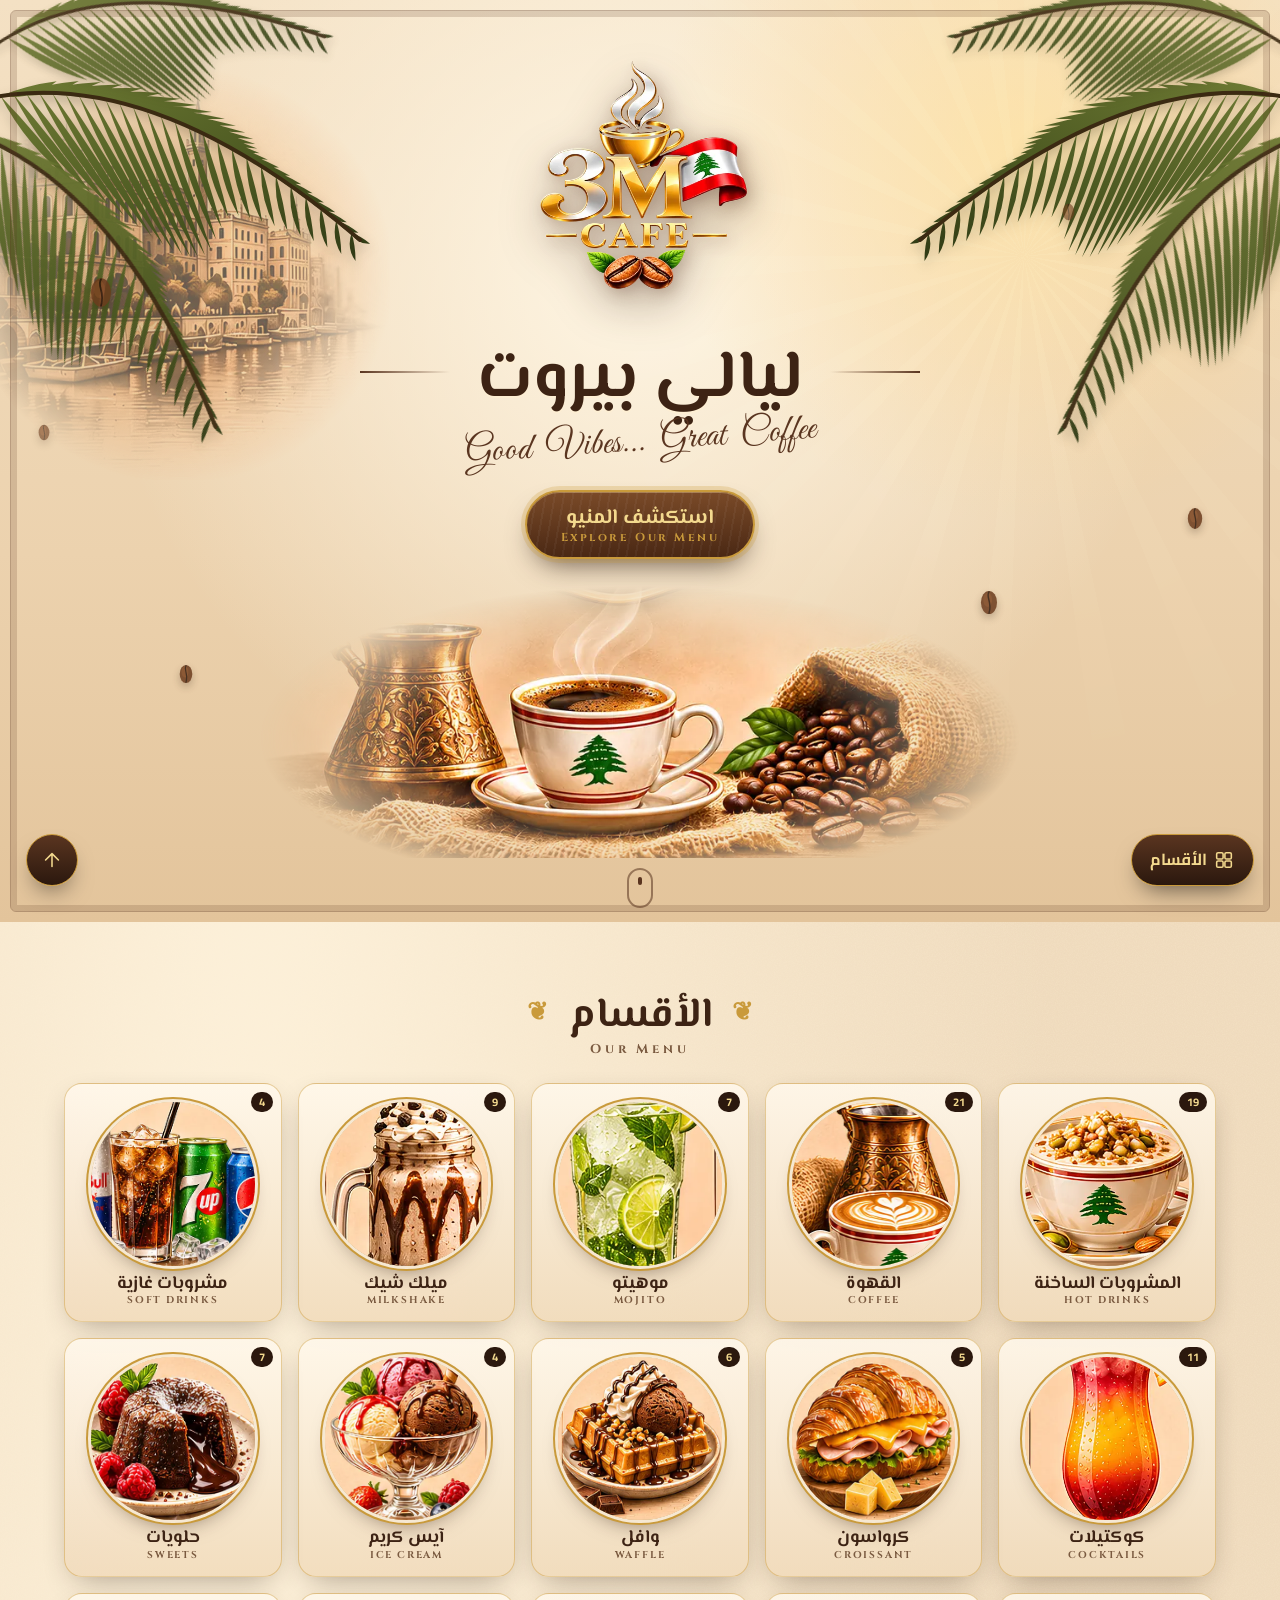
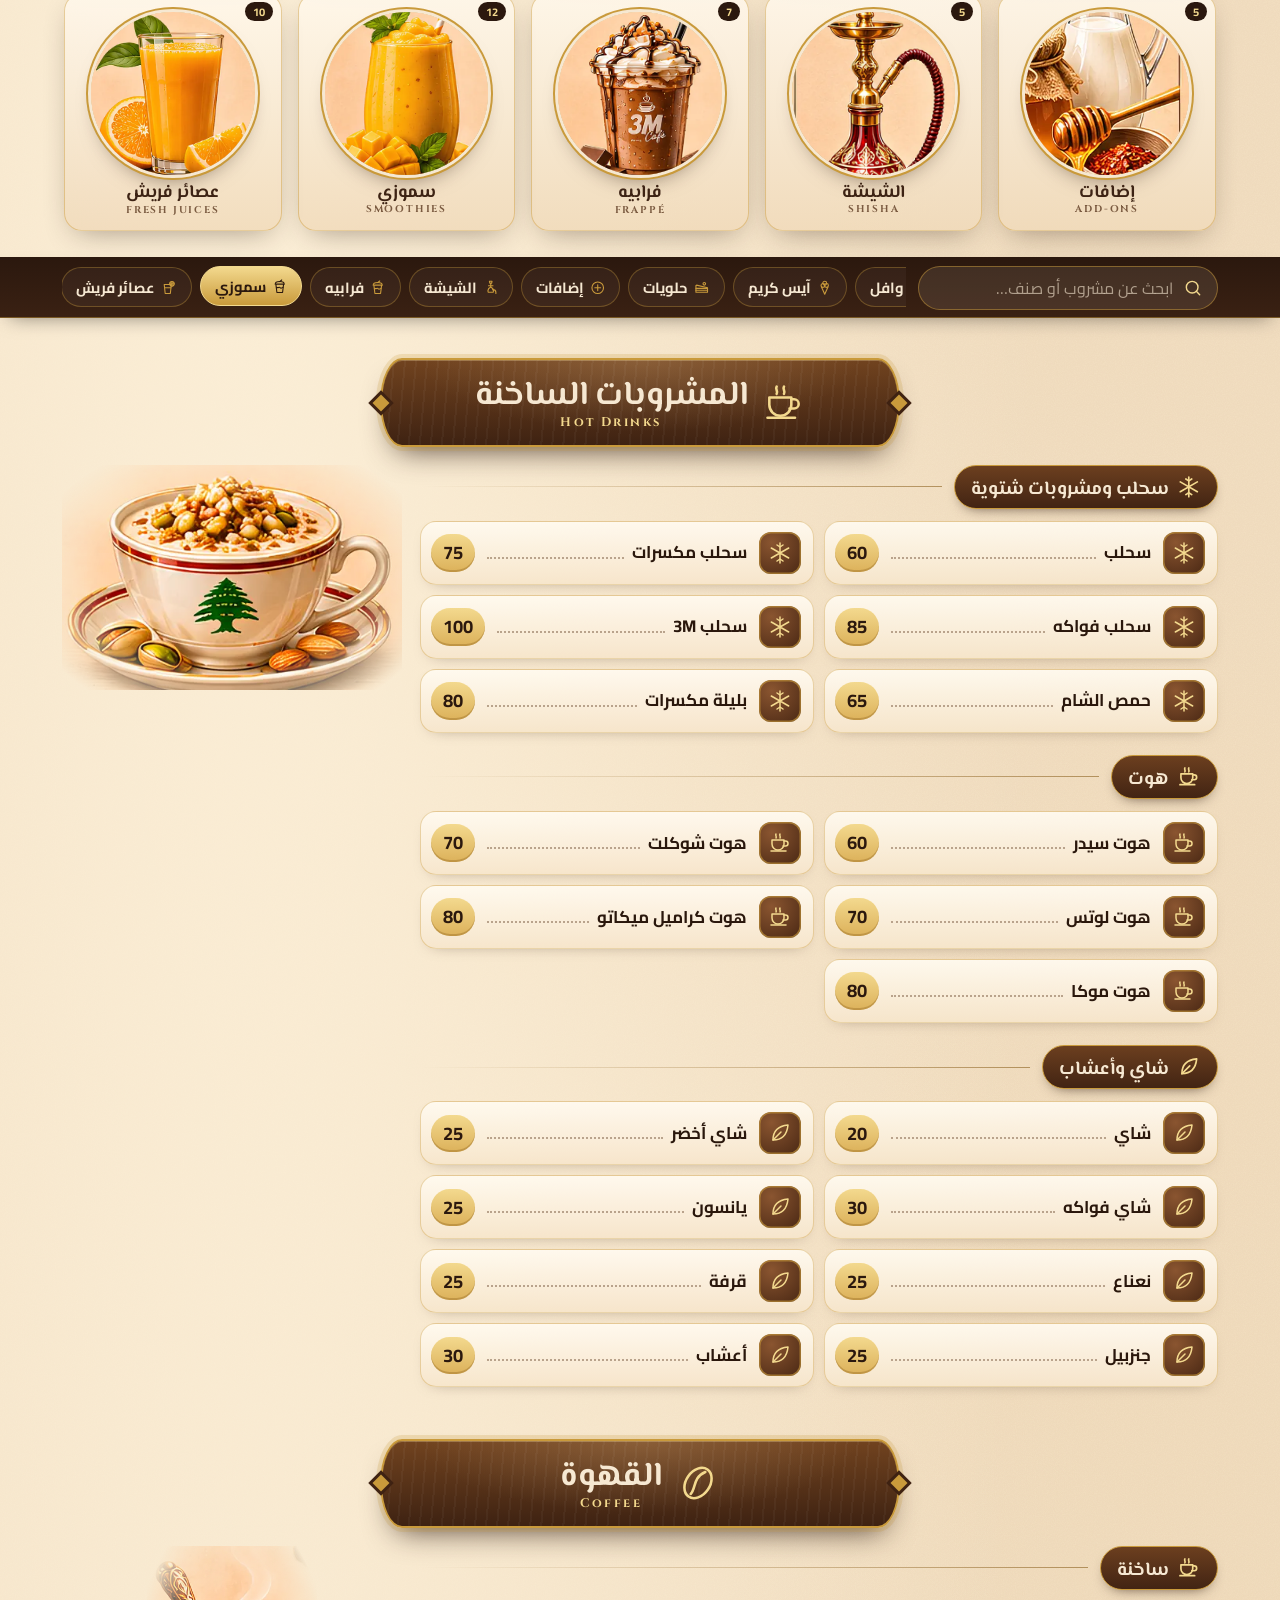
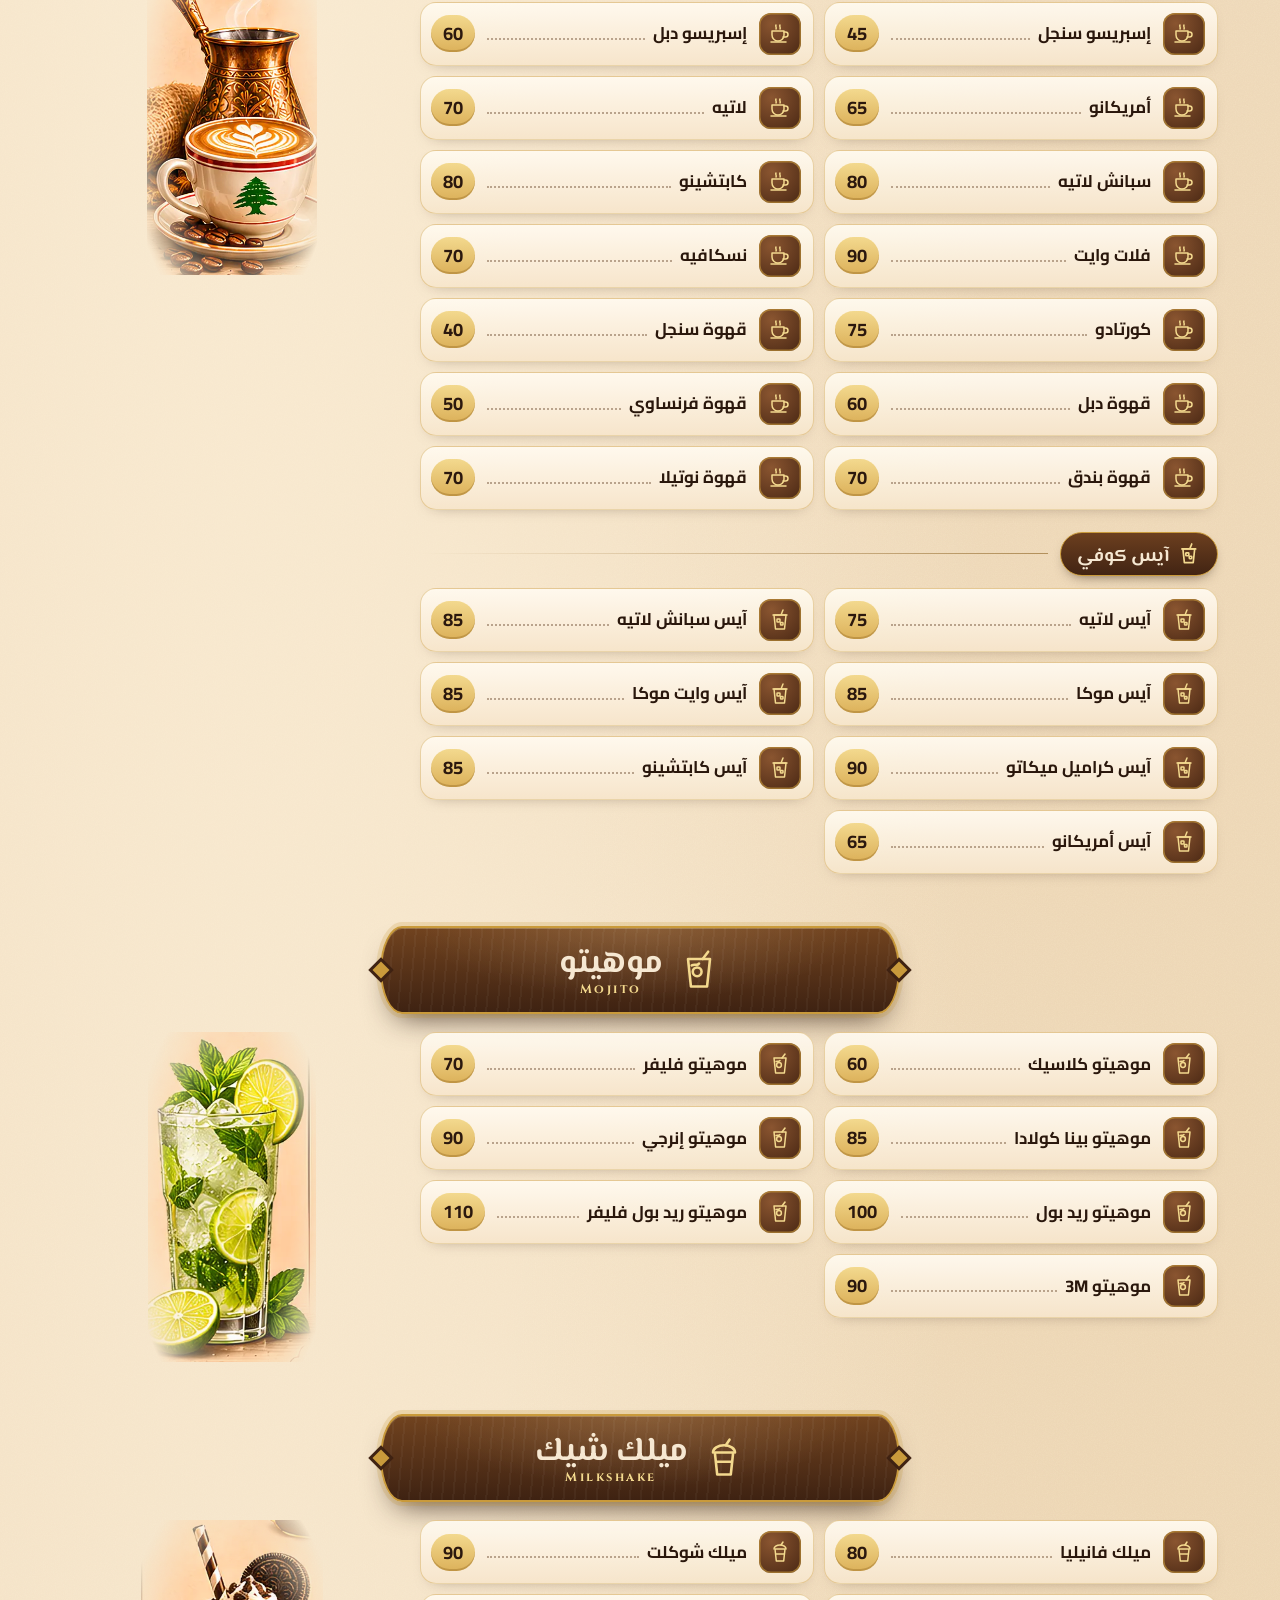
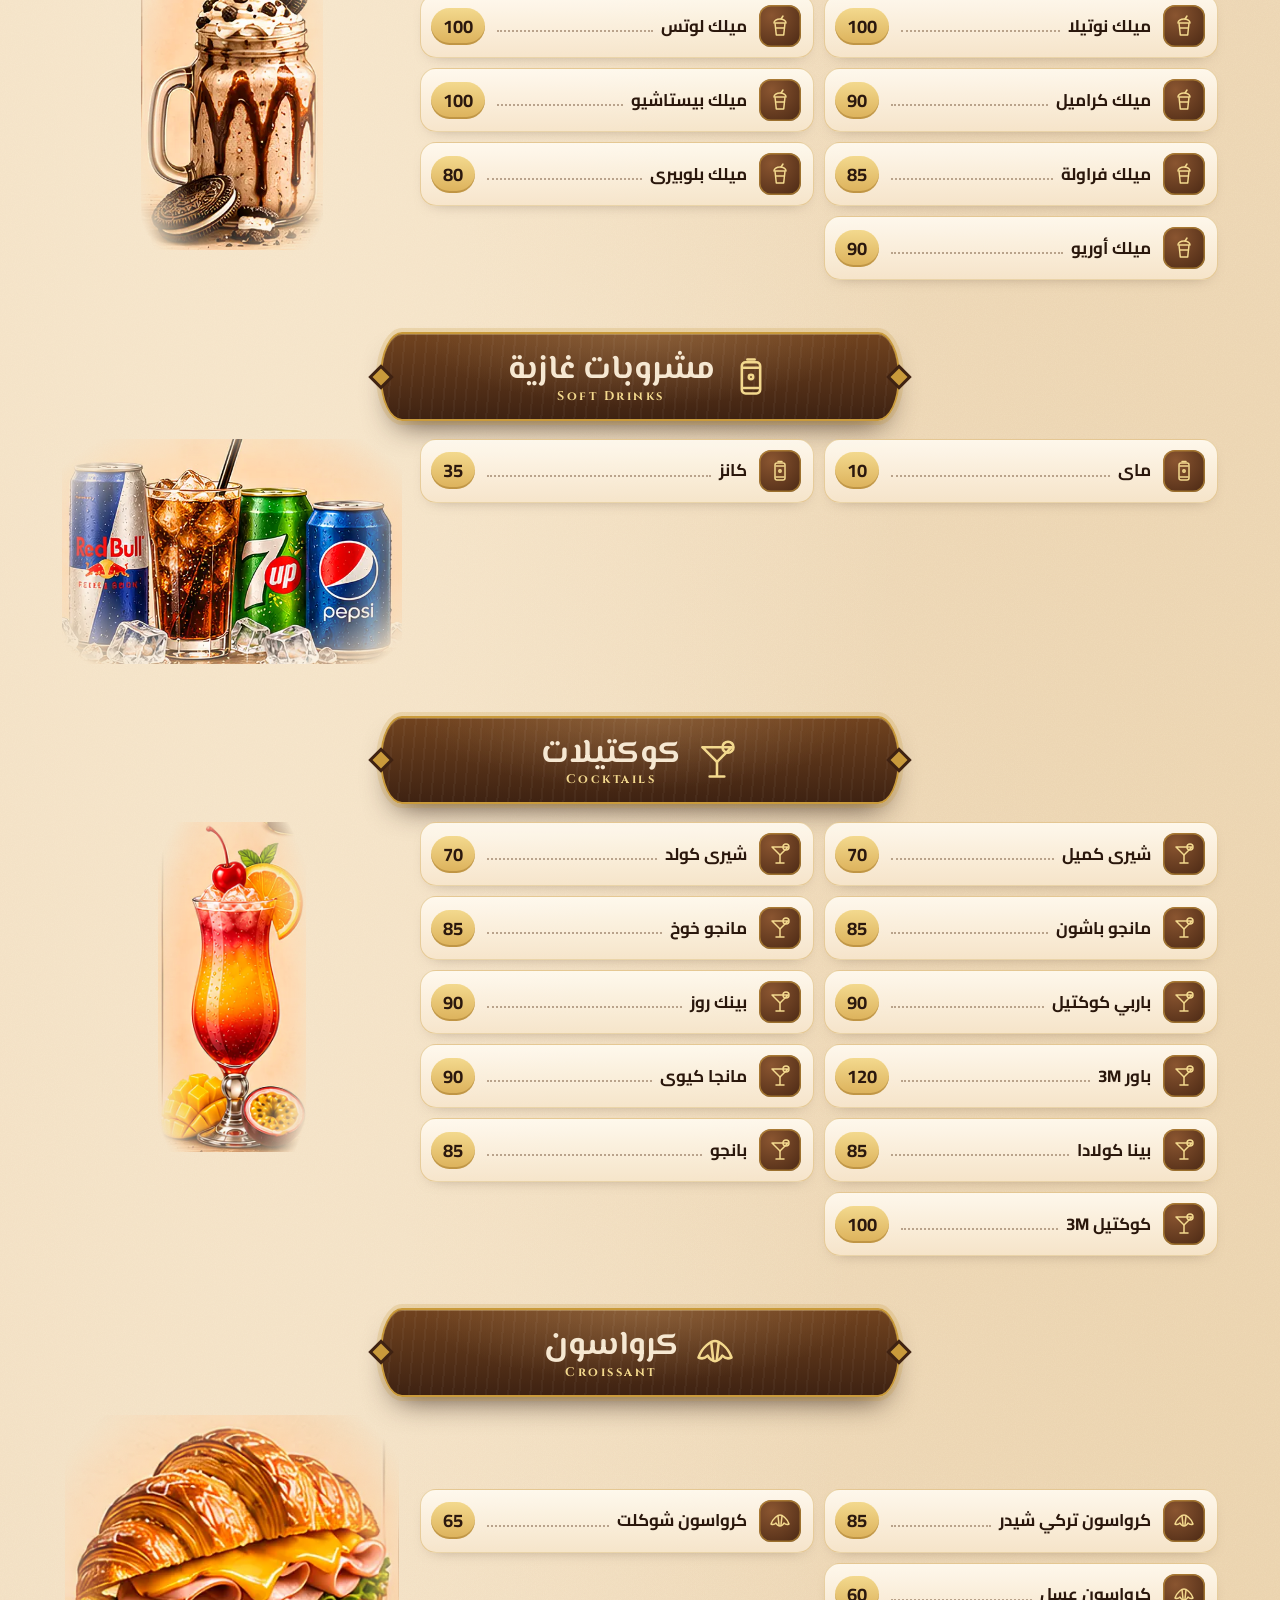
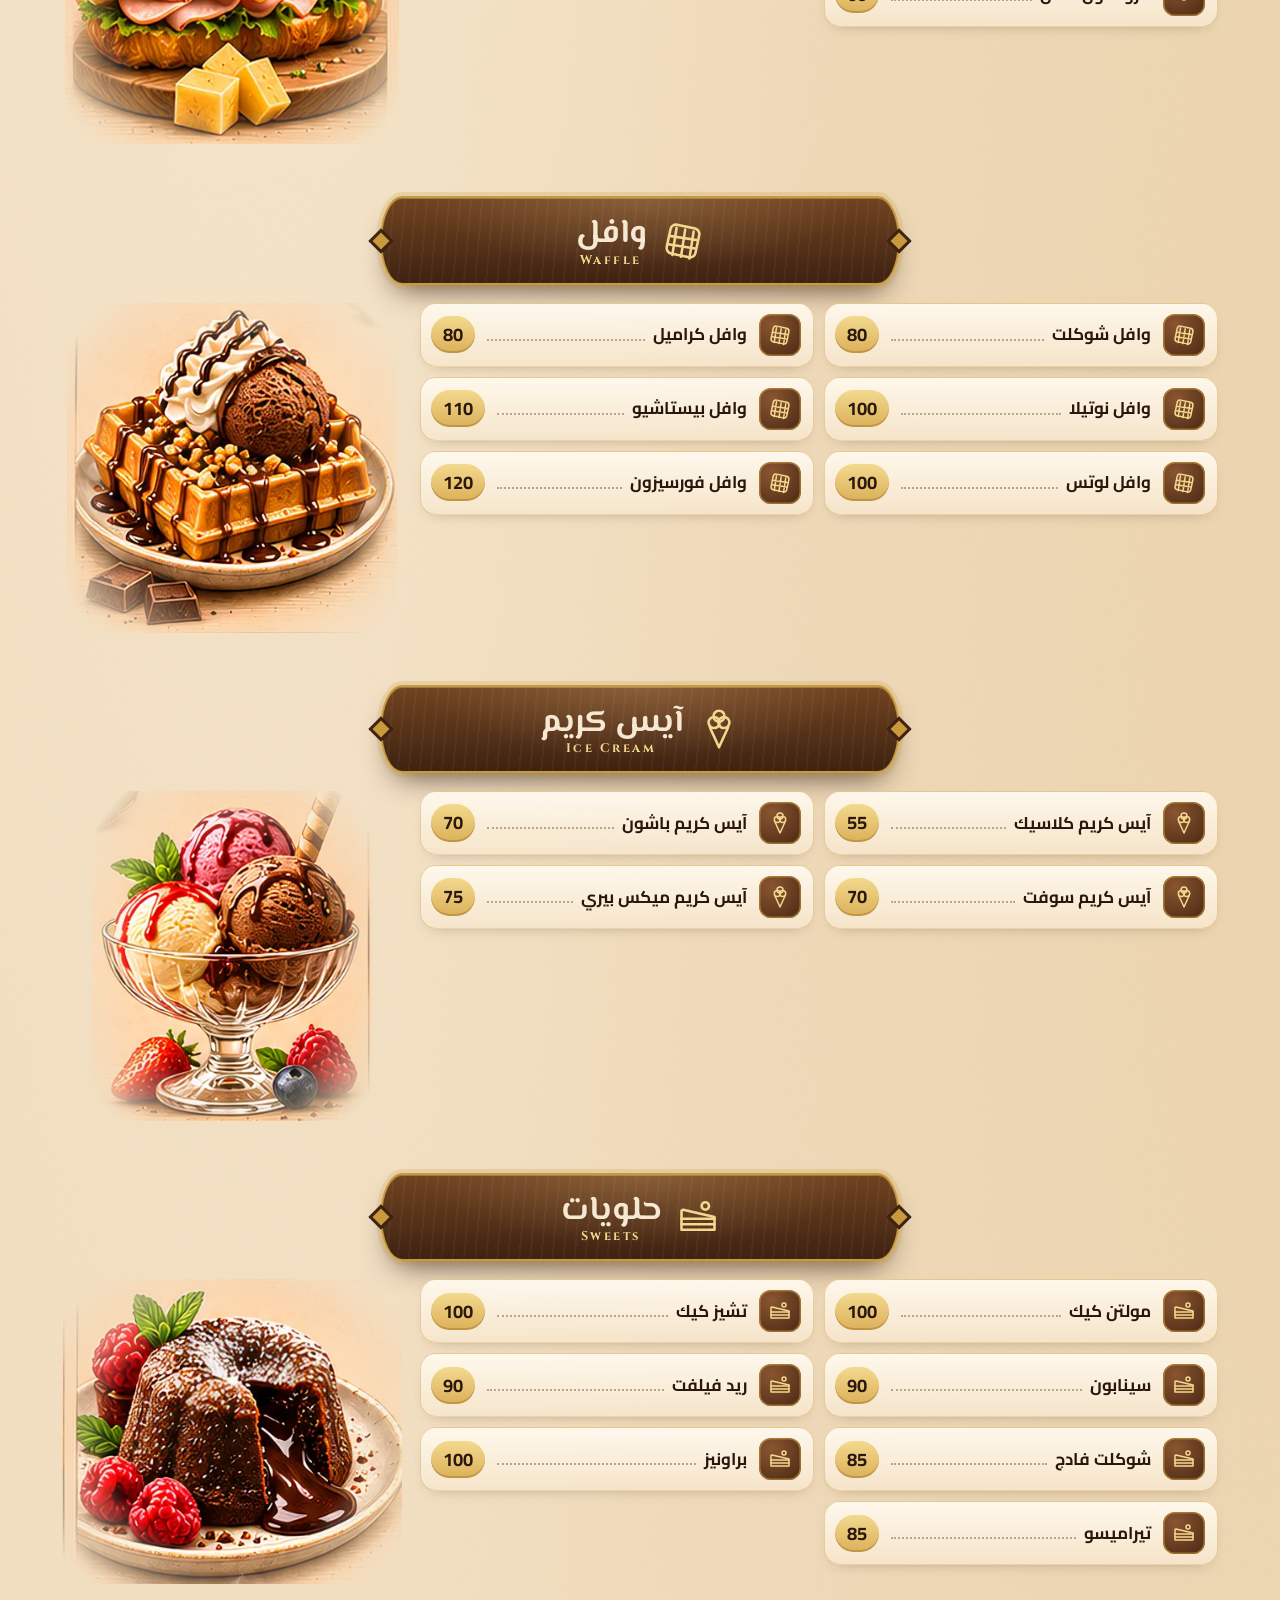
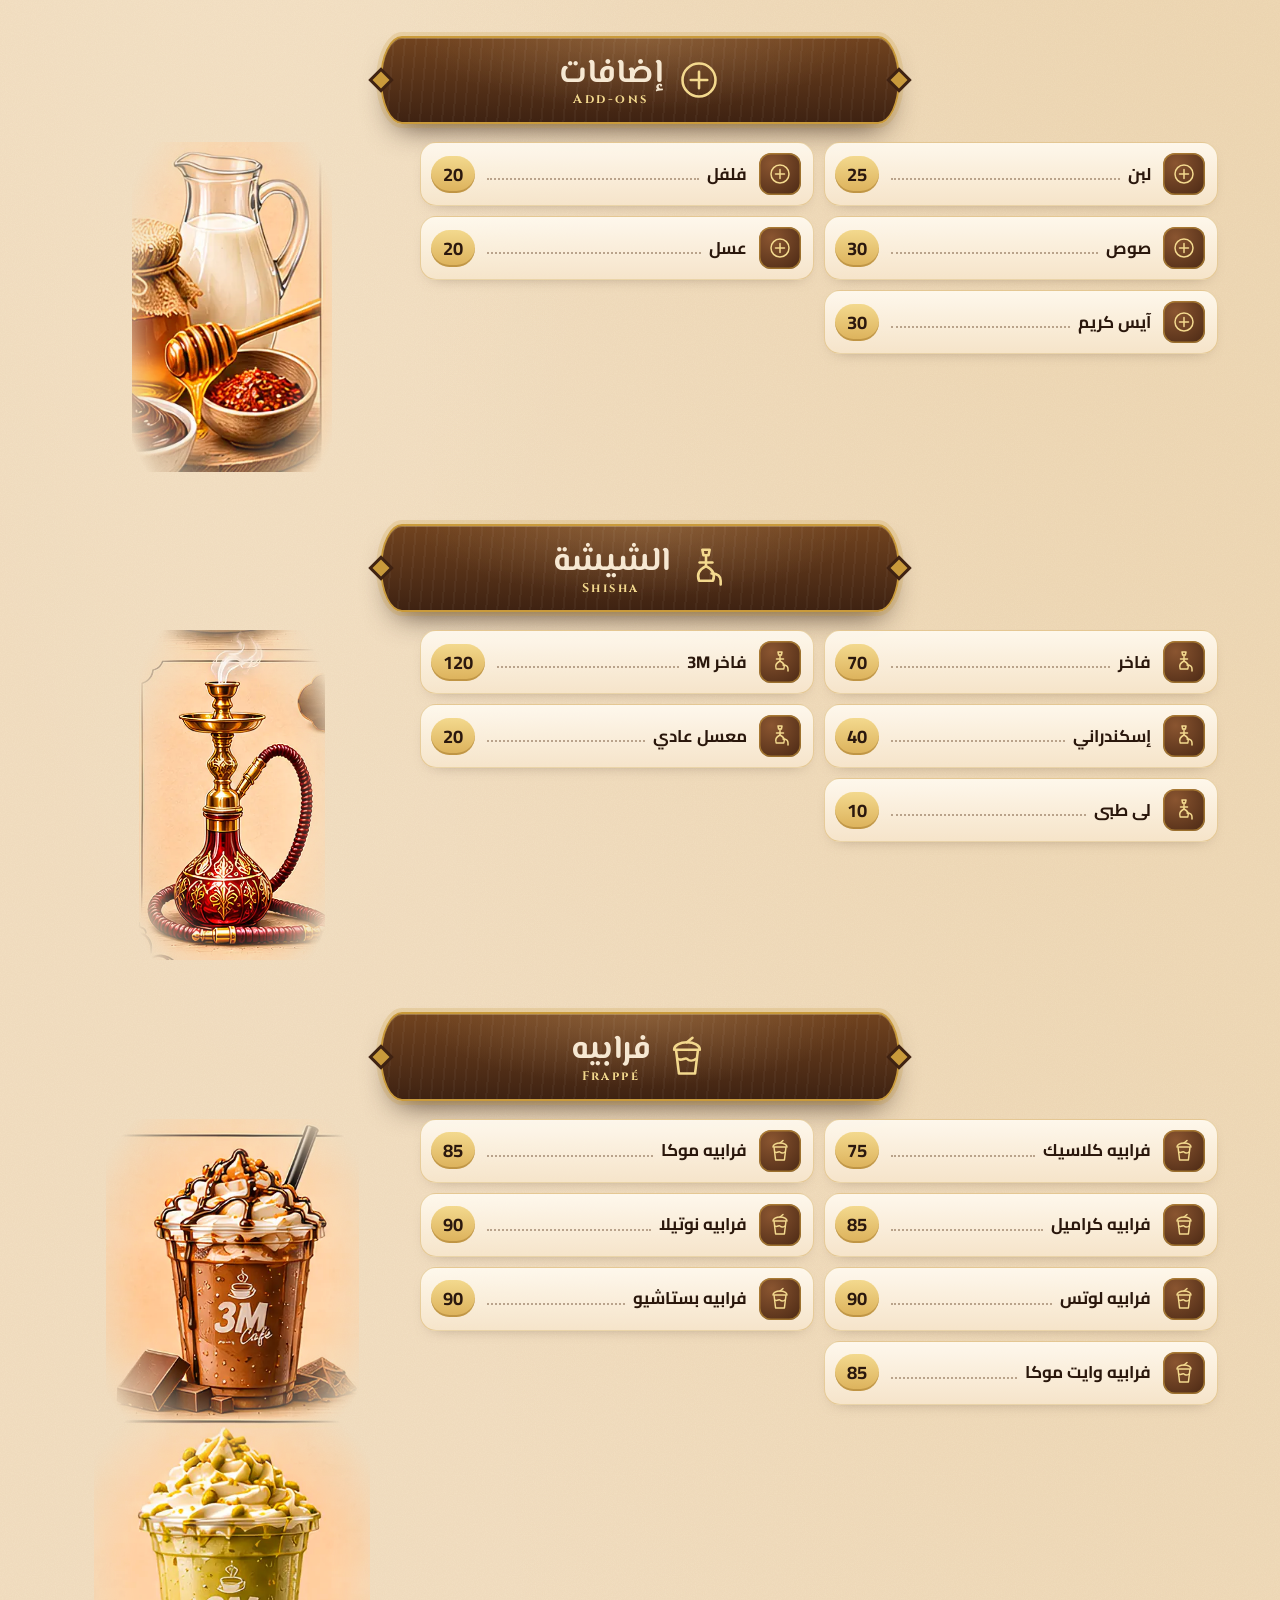
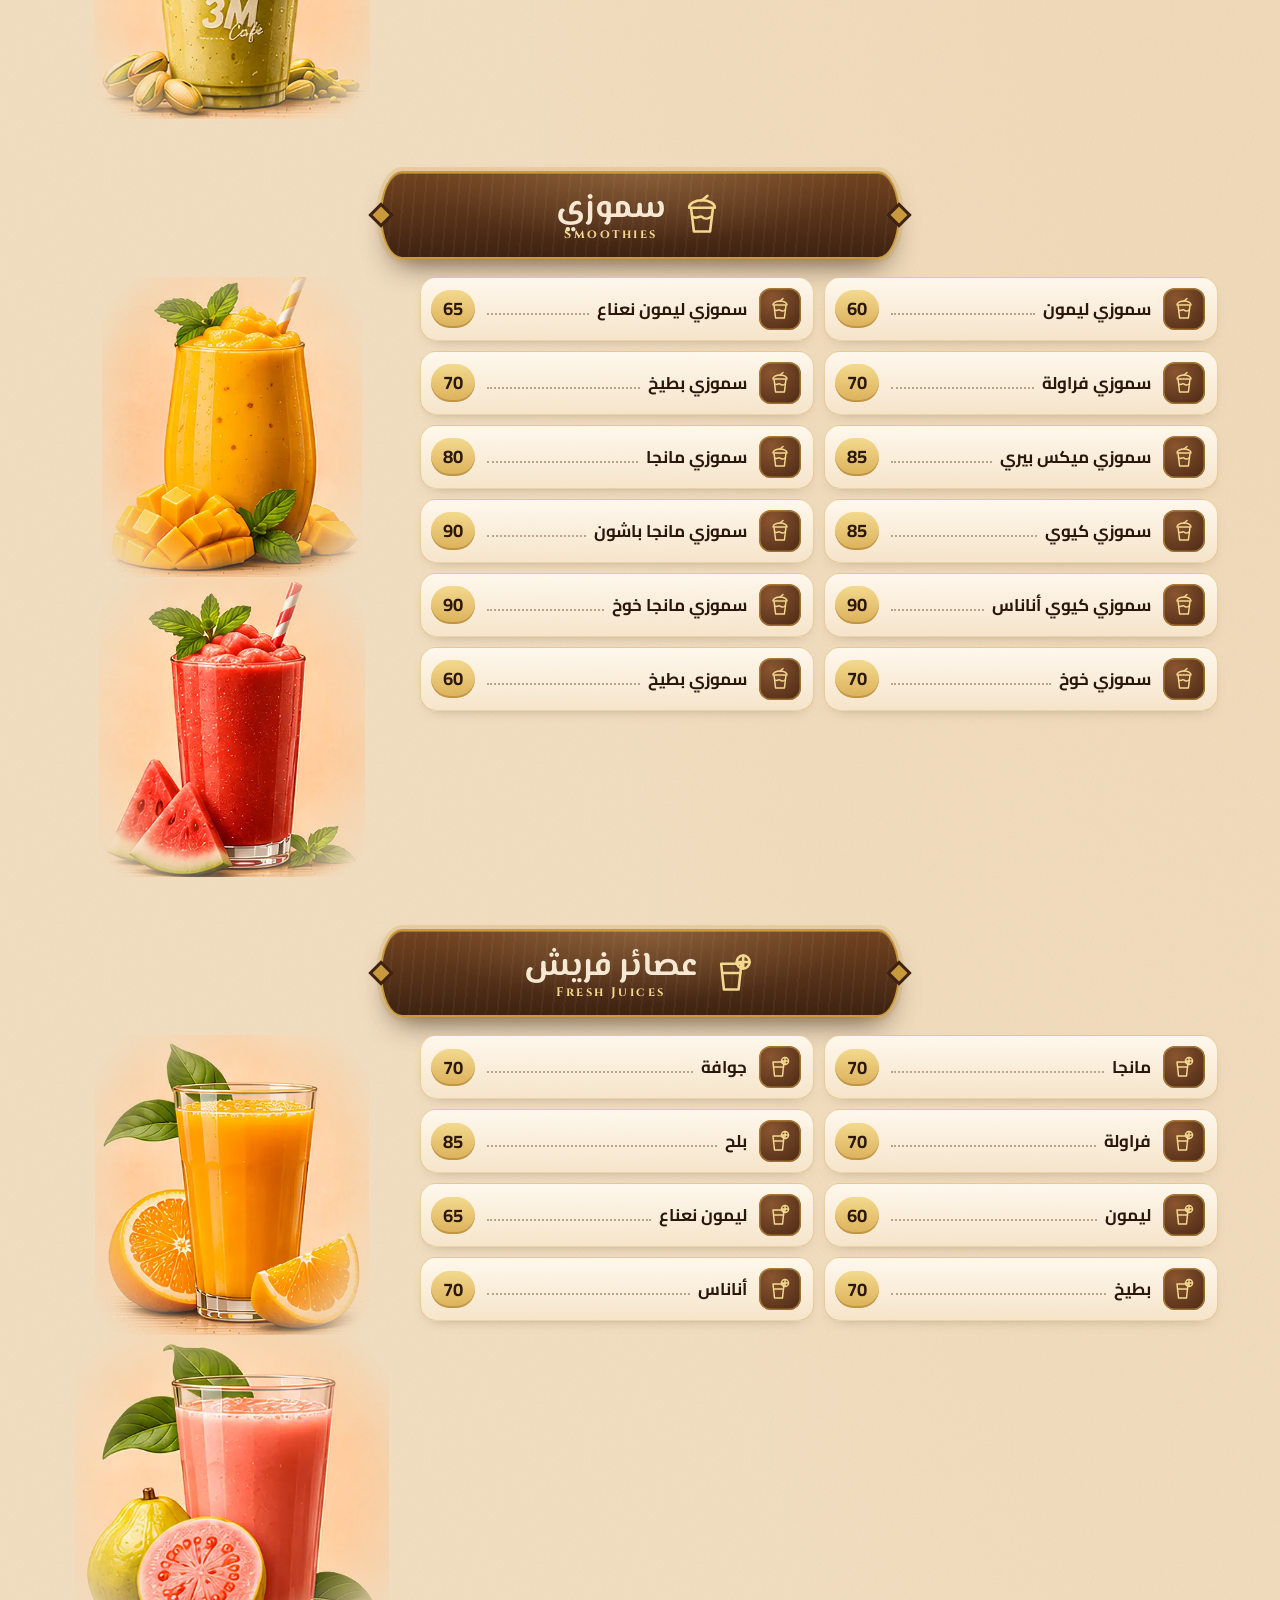
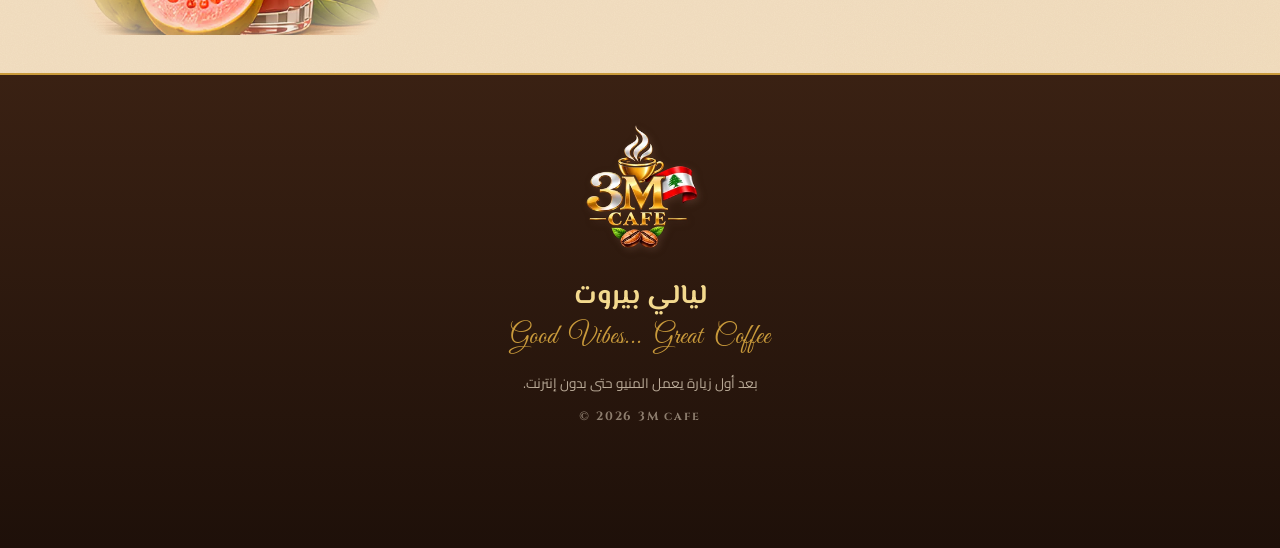
==== index.html @ a07860c0 "3M cafe immersive digital menu (PWA)" ====
<!doctype html>
<html lang="ar" dir="rtl">
<head>
<meta charset="utf-8">
<meta name="viewport" content="width=device-width, initial-scale=1, viewport-fit=cover">
<title>3M cafe | ليالي بيروت — المنيو</title>
<meta name="description" content="منيو 3M cafe — ليالي بيروت. مشروبات ساخنة، قهوة، موهيتو، ميلك شيك، كوكتيلات، وافل، كرواسون، حلويات، شيشة، فرابيه، سموزي وعصائر فريش. Good Vibes... Great Coffee.">
<meta name="theme-color" content="#2b180e">
<meta name="color-scheme" content="light">
<link rel="manifest" href="manifest.json">
<link rel="icon" type="image/png" sizes="32x32" href="assets/icons/favicon-32.png">
<link rel="apple-touch-icon" href="assets/icons/apple-touch-icon.png">
<meta name="apple-mobile-web-app-capable" content="yes">
<meta name="mobile-web-app-capable" content="yes">
<meta name="apple-mobile-web-app-status-bar-style" content="black-translucent">
<meta name="apple-mobile-web-app-title" content="3M cafe">
<meta property="og:type" content="website">
<meta property="og:title" content="3M cafe — ليالي بيروت | المنيو">
<meta property="og:description" content="Good Vibes... Great Coffee — منيو 3M cafe الرقمي">
<meta property="og:image" content="assets/img/og.jpg">
<meta property="og:locale" content="ar_EG">
<meta name="twitter:card" content="summary_large_image">
<link rel="preload" href="assets/fonts/el-messiri-arabic-700-normal.woff2" as="font" type="font/woff2" crossorigin>
<link rel="preload" href="assets/fonts/cairo-arabic-700-normal.woff2" as="font" type="font/woff2" crossorigin>
<link rel="preload" href="assets/img/logo-520.webp" as="image" type="image/webp">
<link rel="stylesheet" href="css/styles.css">
<script type="application/ld+json">{"@context":"https://schema.org","@type":"CafeOrCoffeeShop","name":"3M cafe","slogan":"Good Vibes... Great Coffee","servesCuisine":["Coffee","Lebanese"],"hasMenu":"#menu","image":"assets/img/logo.png"}</script>
</head>
<body class="is-loading">
<svg width="0" height="0" style="position:absolute" aria-hidden="true" focusable="false">
  <defs>
    <linearGradient id="leafGrad" x1="0" y1="0" x2="1" y2="1">
      <stop offset="0" stop-color="#6f7b34"/><stop offset=".55" stop-color="#4d5a22"/><stop offset="1" stop-color="#2e3814"/>
    </linearGradient>
    <linearGradient id="goldGrad" x1="0" y1="0" x2="1" y2="1">
      <stop offset="0" stop-color="#f6e19a"/><stop offset=".5" stop-color="#c99a3b"/><stop offset="1" stop-color="#8a5f1c"/>
    </linearGradient>
    <filter id="steamBlur" x="-50%" y="-50%" width="200%" height="200%"><feGaussianBlur stdDeviation="3"/></filter>
  </defs>
  <symbol id="frond" viewBox="-20 -60 460 360"><path d="M20.5 6.0Q46.7 56.7 92.2 91.1Q59.3 46.1 20.5 6.0ZM20.5 6.0Q51.8 10.9 76.7 -8.7Q47.6 -5.0 20.5 6.0ZM33.3 4.3Q62.3 61.2 110.8 102.7Q75.0 51.2 33.3 4.3ZM33.3 4.3Q68.5 9.8 98.8 -9.0Q65.3 -6.0 33.3 4.3ZM46.1 3.2Q77.3 66.1 128.2 114.5Q90.1 56.7 46.1 3.2ZM46.1 3.2Q85.3 9.7 120.8 -7.9Q82.9 -6.0 46.1 3.2ZM59.1 2.8Q91.8 71.2 144.2 126.0Q104.6 62.4 59.1 2.8ZM59.1 2.8Q101.9 10.6 142.3 -5.4Q100.4 -4.9 59.1 2.8ZM72.2 2.9Q105.5 76.3 158.7 136.9Q118.4 68.0 72.2 2.9ZM72.2 2.9Q118.2 12.4 163.0 -1.7Q117.4 -3.0 72.2 2.9ZM85.3 3.6Q118.6 81.0 171.7 146.5Q131.5 73.3 85.3 3.6ZM85.3 3.6Q134.0 14.9 182.6 3.1Q134.0 -0.1 85.3 3.6ZM98.6 4.9Q131.0 85.4 183.2 154.7Q143.9 78.1 98.6 4.9ZM98.6 4.9Q149.2 18.2 200.7 8.8Q149.8 3.4 98.6 4.9ZM112.0 6.8Q142.9 89.1 193.4 160.9Q155.7 82.3 112.0 6.8ZM112.0 6.8Q163.8 22.1 217.2 15.1Q164.9 7.6 112.0 6.8ZM125.5 9.3Q154.2 92.1 202.4 165.2Q166.9 85.8 125.5 9.3ZM125.5 9.3Q177.5 26.4 232.0 21.9Q179.1 12.3 125.5 9.3ZM139.1 12.4Q165.1 94.3 210.5 167.3Q177.8 88.5 139.1 12.4ZM139.1 12.4Q190.4 31.2 244.9 28.8Q192.5 17.4 139.1 12.4ZM152.8 16.1Q175.8 95.8 218.0 167.3Q188.3 90.4 152.8 16.1ZM152.8 16.1Q202.5 36.2 256.0 35.8Q205.0 22.8 152.8 16.1ZM166.7 20.3Q186.3 96.7 224.9 165.3Q198.7 91.7 166.7 20.3ZM166.7 20.3Q213.8 41.5 265.4 42.6Q216.7 28.5 166.7 20.3ZM180.6 25.2Q196.7 96.8 231.6 161.3Q209.0 92.2 180.6 25.2ZM180.6 25.2Q224.4 46.9 273.2 49.1Q227.6 34.3 180.6 25.2ZM194.7 30.7Q206.1 93.3 236.1 149.4Q218.2 89.1 194.7 30.7ZM194.7 30.7Q232.2 51.8 275.2 54.0Q235.7 39.5 194.7 30.7ZM208.8 36.8Q216.1 90.3 241.7 137.8Q228.0 86.4 208.8 36.8ZM208.8 36.8Q240.1 56.9 277.2 58.6Q243.9 45.0 208.8 36.8ZM223.1 43.4Q226.7 88.1 248.5 127.2Q238.5 84.5 223.1 43.4ZM223.1 43.4Q248.2 62.2 279.6 63.2Q252.3 50.6 223.1 43.4ZM237.4 50.7Q239.1 90.7 258.6 125.6Q250.6 87.4 237.4 50.7ZM237.4 50.7Q259.4 68.8 287.9 69.7Q263.6 57.6 237.4 50.7ZM251.9 58.6Q252.4 95.9 270.3 128.7Q263.7 92.9 251.9 58.6ZM251.9 58.6Q272.1 76.4 299.0 77.6Q276.5 65.6 251.9 58.6ZM266.5 67.0Q265.9 101.7 282.3 132.2Q277.0 99.0 266.5 67.0ZM266.5 67.0Q284.9 84.4 310.1 85.8Q289.4 74.0 266.5 67.0ZM281.2 76.1Q279.6 108.0 294.7 136.3Q290.5 105.6 281.2 76.1ZM281.2 76.1Q297.7 93.0 321.3 94.3Q302.3 82.8 281.2 76.1ZM296.0 85.7Q293.5 114.9 307.4 140.8Q304.2 112.7 296.0 85.7ZM296.0 85.7Q310.7 102.0 332.6 103.2Q315.4 92.2 296.0 85.7ZM310.9 96.0Q307.7 122.4 320.5 145.8Q318.1 120.4 310.9 96.0ZM310.9 96.0Q323.8 111.5 343.9 112.5Q328.5 102.0 310.9 96.0ZM325.9 106.8Q322.1 130.4 333.8 151.3Q332.2 128.6 325.9 106.8ZM325.9 106.8Q336.9 121.5 355.3 122.2Q341.7 112.4 325.9 106.8ZM341.0 118.2Q336.6 139.0 347.4 157.4Q346.5 137.4 341.0 118.2ZM341.0 118.2Q350.2 132.0 366.8 132.3Q355.0 123.2 341.0 118.2ZM356.3 130.3Q351.4 148.2 361.3 164.0Q361.0 146.8 356.3 130.3ZM356.3 130.3Q363.7 143.0 378.4 142.8Q368.4 134.6 356.3 130.3ZM371.6 142.9Q366.3 158.0 375.5 171.1Q375.7 156.7 371.6 142.9ZM371.6 142.9Q377.2 154.6 390.1 153.7Q382.0 146.4 371.6 142.9Z" fill="url(#leafGrad)"/><path d="M0 10Q170 -30 380 150" stroke="#3b2a12" stroke-width="4" fill="none" stroke-linecap="round"/></symbol>
  <symbol id="bean" viewBox="0 0 40 56"><ellipse cx="20" cy="28" rx="18" ry="26" fill="#6b3b1d"/><ellipse cx="17" cy="22" rx="10" ry="16" fill="#8a4f27" opacity=".55"/><path d="M20 4c-8 12 8 22 0 48" stroke="#2b160a" stroke-width="3.2" fill="none" stroke-linecap="round"/></symbol>
  <symbol id="i-cup" viewBox="0 0 24 24"><path d="M4 9h12v4a6 6 0 0 1-12 0V9Z"/><path d="M16 10h1.5a2.5 2.5 0 0 1 0 5H15"/><path d="M3 20h15"/><path d="M8 3c-1 1.5 1 2.5 0 4M12 3c-1 1.5 1 2.5 0 4"/></symbol>
  <symbol id="i-bean" viewBox="0 0 24 24"><ellipse cx="12" cy="12" rx="6.5" ry="9" transform="rotate(35 12 12)"/><path d="M8 18c3-3 1-9 8-12"/></symbol>
  <symbol id="i-leaf" viewBox="0 0 24 24"><path d="M5 19C5 10 10 5 20 4c-1 10-6 15-15 15Z"/><path d="M5 19 13 11"/></symbol>
  <symbol id="i-snow" viewBox="0 0 24 24"><path d="M12 2v20M3.3 7l17.4 10M3.3 17 20.7 7"/><path d="m9 4 3 2 3-2M9 20l3-2 3 2"/></symbol>
  <symbol id="i-iced" viewBox="0 0 24 24"><path d="M6 7h12l-1.5 14h-9L6 7Z"/><path d="M5 7h14M13 7l2-5"/><rect x="9" y="11" width="3" height="3" rx=".6"/><rect x="12.5" y="14.5" width="2.5" height="2.5" rx=".6"/></symbol>
  <symbol id="i-mojito" viewBox="0 0 24 24"><path d="M6 6h12l-1.6 15H7.6L6 6Z"/><path d="M14 6l3-4"/><circle cx="11" cy="13" r="2.4"/><path d="M8 9.5c2-1 3 .5 4-1"/></symbol>
  <symbol id="i-shake" viewBox="0 0 24 24"><path d="M7 9h10l-1.3 12H8.3L7 9Z"/><path d="M6 9a6 4 0 0 1 12 0"/><path d="M13 5l2-3"/><path d="M8 14h8"/></symbol>
  <symbol id="i-can" viewBox="0 0 24 24"><rect x="7" y="4" width="10" height="17" rx="2"/><path d="M8 7h8M8 18h8M10 2.5h4"/><circle cx="12" cy="12" r="1.2"/></symbol>
  <symbol id="i-cocktail" viewBox="0 0 24 24"><path d="M4 5h16l-8 8-8-8Z"/><path d="M12 13v8M8 21h8"/><circle cx="18" cy="5" r="3"/></symbol>
  <symbol id="i-croissant" viewBox="0 0 24 24"><path d="M3 15c2-6 7-9 9-9s7 3 9 9c-2 1-4 0-5-1-1 2-3 3-4 3s-3-1-4-3c-1 1-3 2-5 1Z"/><path d="M10 7l1 9M14 7l-1 9"/></symbol>
  <symbol id="i-waffle" viewBox="0 0 24 24"><rect x="4" y="4" width="16" height="16" rx="3" transform="rotate(12 12 12)"/><path d="M8.5 4.8 6.2 19.6M13.2 5.8l-2.3 14.8M17.8 6.8l-2.3 14.8M4.6 9.2l14.8 2.3M3.9 13.8l14.8 2.3"/></symbol>
  <symbol id="i-icecream" viewBox="0 0 24 24"><path d="M7 11l5 11 5-11"/><circle cx="9.3" cy="8.5" r="3"/><circle cx="14.7" cy="8.5" r="3"/><circle cx="12" cy="5" r="3"/></symbol>
  <symbol id="i-cake" viewBox="0 0 24 24"><path d="M3 19h18v-7L4 8l-1 .5V19Z"/><path d="M3 13h18M3 16h18"/><circle cx="16" cy="6" r="2"/></symbol>
  <symbol id="i-plus" viewBox="0 0 24 24"><circle cx="12" cy="12" r="9"/><path d="M12 7.5v9M7.5 12h9"/></symbol>
  <symbol id="i-shisha" viewBox="0 0 24 24"><path d="M10 2h4l-.6 3h-2.8L10 2Z"/><path d="M12 5v6"/><path d="M8.5 9h7"/><path d="M12 11c-4 2-5 5-3.8 8h7.6C17 16 16 13 12 11Z"/><path d="M15 15c3 0 5 1 5 4v2"/></symbol>
  <symbol id="i-frappe" viewBox="0 0 24 24"><path d="M6 8h12l-1.6 13H7.6L6 8Z"/><path d="M5 8a7 4 0 0 1 14 0"/><path d="M12 4l3-2.5"/><path d="M7 13c2 1.5 4-1 5 0s3 1.5 5 0"/></symbol>
  <symbol id="i-juice" viewBox="0 0 24 24"><path d="M5 7h11l-1.5 14h-8L5 7Z"/><circle cx="17" cy="6" r="3.5"/><path d="M17 2.5v7M13.5 6h7"/><path d="M6 12h9.5"/></symbol>
  <symbol id="i-search" viewBox="0 0 24 24"><circle cx="11" cy="11" r="7"/><path d="m20 20-4-4"/></symbol>
  <symbol id="i-grid" viewBox="0 0 24 24"><rect x="4" y="4" width="7" height="7" rx="1.5"/><rect x="13" y="4" width="7" height="7" rx="1.5"/><rect x="4" y="13" width="7" height="7" rx="1.5"/><rect x="13" y="13" width="7" height="7" rx="1.5"/></symbol>
  <symbol id="i-up" viewBox="0 0 24 24"><path d="M12 19V5M5 12l7-7 7 7"/></symbol>
  <symbol id="i-x" viewBox="0 0 24 24"><path d="M6 6l12 12M18 6 6 18"/></symbol>
  <symbol id="i-wifi-off" viewBox="0 0 24 24"><path d="M3 3l18 18M8.5 16.5a5 5 0 0 1 7 0M5 12.5a10 10 0 0 1 4.3-2.4M12 8.4a10 10 0 0 1 7 4.1M2 8.8a15 15 0 0 1 4.6-2.9M10.5 4.6A15 15 0 0 1 22 8.8"/><circle cx="12" cy="20" r=".8"/></symbol>
  <symbol id="i-download" viewBox="0 0 24 24"><path d="M12 3v12M7 10l5 5 5-5M4 20h16"/></symbol>
  <symbol id="steam" viewBox="0 0 60 90"><g fill="none" stroke="#fff" stroke-linecap="round" filter="url(#steamBlur)"><path class="s1" d="M20 88c-10-14 10-22 0-38s10-24 2-40" stroke-width="5"/><path class="s2" d="M32 88c-8-12 8-20 0-34s8-22 2-36" stroke-width="4"/><path class="s3" d="M44 88c-10-14 10-20 0-36s8-20 2-32" stroke-width="5"/></g></symbol>
</svg>

<!-- Loader -->
<div class="loader" id="loader" role="status" aria-label="جاري التحميل">
  <div class="loader__cup" aria-hidden="true">
    <svg class="loader__steam" viewBox="0 0 60 90"><use href="#steam"/></svg>
    <svg viewBox="0 0 120 90" class="loader__svg">
      <defs><clipPath id="cupClip"><path d="M14 16h72v24a36 36 0 0 1-72 0V16Z"/></clipPath></defs>
      <path d="M14 16h72v24a36 36 0 0 1-72 0V16Z" fill="url(#goldGrad)"/>
      <g clip-path="url(#cupClip)"><path class="loader__liquid" d="M0 24q15-6 30 0t30 0 30 0 30 0 30 0V90H0Z" fill="#4a2814"/></g>
      <path d="M86 24h6a10 10 0 0 1 0 20h-9" fill="none" stroke="url(#goldGrad)" stroke-width="6"/>
      <ellipse cx="50" cy="84" rx="44" ry="5" fill="url(#goldGrad)"/>
    </svg>
  </div>
  <p class="loader__text">3M <span>cafe</span></p>
</div>

<a class="skip" href="#menu">انتقل للمنيو</a>

<!-- Offline / update / install toasts -->
<div class="pill pill--offline" id="offlinePill" hidden><svg class="ico"><use href="#i-wifi-off"/></svg><span>أنت غير متصل — المنيو يعمل من النسخة المحفوظة</span></div>
<div class="toast" id="updateToast" hidden><span>نسخة جديدة من المنيو متاحة</span><button type="button" id="updateBtn">تحديث</button></div>

<header class="hero" id="top">
  <div class="hero__sun" aria-hidden="true"></div>
  <div class="hero__rays" aria-hidden="true"></div>
  <img class="hero__city" data-speed="0.18" src="assets/img/beirut.webp" width="560" height="546" alt="" aria-hidden="true">
  <div class="palm palm--tl" data-speed="0.08" aria-hidden="true">
    <svg class="frond f1" viewBox="-20 -60 460 360"><use href="#frond"/></svg>
    <svg class="frond f2" viewBox="-20 -60 460 360"><use href="#frond"/></svg>
    <svg class="frond f3" viewBox="-20 -60 460 360"><use href="#frond"/></svg>
  </div>
  <div class="palm palm--tr" data-speed="0.08" aria-hidden="true">
    <svg class="frond f1" viewBox="-20 -60 460 360"><use href="#frond"/></svg>
    <svg class="frond f2" viewBox="-20 -60 460 360"><use href="#frond"/></svg>
    <svg class="frond f3" viewBox="-20 -60 460 360"><use href="#frond"/></svg>
  </div>
  <div class="beans" aria-hidden="true">
    <svg class="b b1"><use href="#bean"/></svg><svg class="b b2"><use href="#bean"/></svg><svg class="b b3"><use href="#bean"/></svg><svg class="b b4"><use href="#bean"/></svg><svg class="b b5"><use href="#bean"/></svg><svg class="b b6"><use href="#bean"/></svg>
  </div>

  <div class="hero__content">
    <div class="hero__logo-wrap">
      <svg class="hero__logo-steam" viewBox="0 0 60 90" aria-hidden="true"><use href="#steam"/></svg>
      <img class="hero__logo" src="assets/img/logo-520.webp" srcset="assets/img/logo-260.webp 260w, assets/img/logo-520.webp 520w" sizes="(max-width: 600px) 220px, 280px" width="520" height="531" alt="3M cafe" fetchpriority="high">
    </div>
    <h1 class="hero__title"><span class="sr-only">3M cafe — </span>ليالي بيروت</h1>
    <p class="hero__script" lang="en" dir="ltr">Good Vibes... Great Coffee</p>
    <a class="plaque-btn" href="#categories">
      <span class="plaque-btn__ar">استكشف المنيو</span>
      <span class="plaque-btn__en" lang="en">Explore Our Menu</span>
    </a>
  </div>

  <div class="hero__scene" data-speed="-0.06">
    <img src="assets/img/hero-scene.webp" width="900" height="322" alt="دلة قهوة نحاسية وفنجان قهوة لبناني وحبوب البن" fetchpriority="high">
    <svg class="hero__scene-steam" viewBox="0 0 60 90" aria-hidden="true"><use href="#steam"/></svg>
  </div>
  <a class="scroll-cue" href="#categories" aria-label="انزل للأقسام"><span></span></a>
</header>

<main id="menu">
  <section class="cats" id="categories" aria-labelledby="catsTitle">
    <div class="ornament-title">
      <h2 id="catsTitle">الأقسام</h2>
      <p lang="en">Our Menu</p>
    </div>
    <div class="cats__grid" id="catsGrid"></div>
  </section>

  <div class="toolbar" id="toolbar">
    <div class="toolbar__inner">
      <label class="search">
        <svg class="ico" aria-hidden="true"><use href="#i-search"/></svg>
        <span class="sr-only">ابحث في المنيو</span>
        <input id="search" type="search" placeholder="ابحث عن مشروب أو صنف…" autocomplete="off" enterkeyhint="search">
        <button type="button" class="search__clear" id="searchClear" aria-label="مسح البحث" hidden><svg class="ico"><use href="#i-x"/></svg></button>
      </label>
      <nav class="chips" id="chips" aria-label="أقسام المنيو"></nav>
    </div>
  </div>

  <div id="sections"></div>
  <p class="empty" id="empty" hidden>لا توجد نتائج مطابقة — جرّب كلمة أخرى ☕</p>
  <noscript><p class="empty">يرجى تفعيل JavaScript لعرض المنيو.</p></noscript>
</main>

<footer class="footer">
  <img src="assets/img/logo-260.webp" width="260" height="266" alt="3M cafe" loading="lazy" decoding="async">
  <p class="footer__ar">ليالي بيروت</p>
  <p class="footer__en" lang="en" dir="ltr">Good Vibes... Great Coffee</p>
  <button type="button" class="install-btn" id="installBtn" hidden><svg class="ico"><use href="#i-download"/></svg> أضف المنيو للشاشة الرئيسية</button>
  <p class="footer__ios" id="iosHint" hidden>على iPhone: اضغط زر المشاركة ثم «إضافة إلى الشاشة الرئيسية».</p>
  <p class="footer__note">بعد أول زيارة يعمل المنيو حتى بدون إنترنت.</p>
  <p class="footer__copy" lang="en" dir="ltr">© <span id="year"></span> 3M cafe</p>
</footer>

<div class="fabs">
  <a class="fab fab--cats" href="#categories" aria-label="الرجوع إلى الأقسام"><svg class="ico"><use href="#i-grid"/></svg><span>الأقسام</span></a>
  <button type="button" class="fab fab--top" id="toTop" aria-label="العودة لأعلى"><svg class="ico"><use href="#i-up"/></svg></button>
</div>

<script src="js/app.js" defer></script>
</body>
</html>
---- css/styles.css ----
/* =========================================================
   3M cafe — Immersive Digital Menu
   ========================================================= */
@font-face{font-family:"Messiri";src:url(../assets/fonts/el-messiri-arabic-700-normal.woff2) format("woff2");font-weight:700;font-display:swap;unicode-range:U+0600-06FF,U+0750-077F,U+0870-088E,U+0890-0891,U+0898-08E1,U+08E3-08FF,U+200C-200E,U+2010-2011,U+204F,U+2E41,U+FB50-FDFF,U+FE70-FE74,U+FE76-FEFC}
@font-face{font-family:"Cairo";src:url(../assets/fonts/cairo-arabic-400-normal.woff2) format("woff2");font-weight:400;font-display:swap;unicode-range:U+0600-06FF,U+0750-077F,U+0870-088E,U+0890-0891,U+0898-08E1,U+08E3-08FF,U+200C-200E,U+2010-2011,U+204F,U+2E41,U+FB50-FDFF,U+FE70-FE74,U+FE76-FEFC}
@font-face{font-family:"Cairo";src:url(../assets/fonts/cairo-arabic-700-normal.woff2) format("woff2");font-weight:700;font-display:swap;unicode-range:U+0600-06FF,U+0750-077F,U+0870-088E,U+0890-0891,U+0898-08E1,U+08E3-08FF,U+200C-200E,U+2010-2011,U+204F,U+2E41,U+FB50-FDFF,U+FE70-FE74,U+FE76-FEFC}
@font-face{font-family:"Cairo";src:url(../assets/fonts/cairo-latin-400-normal.woff2) format("woff2");font-weight:400;font-display:swap;unicode-range:U+0000-00FF,U+0131,U+0152-0153,U+02BB-02BC,U+02C6,U+02DA,U+02DC,U+2000-206F,U+20AC,U+2122,U+2191,U+2193,U+2212,U+2215,U+FEFF,U+FFFD}
@font-face{font-family:"Cairo";src:url(../assets/fonts/cairo-latin-700-normal.woff2) format("woff2");font-weight:700;font-display:swap;unicode-range:U+0000-00FF,U+0131,U+0152-0153,U+02BB-02BC,U+02C6,U+02DA,U+02DC,U+2000-206F,U+20AC,U+2122,U+2191,U+2193,U+2212,U+2215,U+FEFF,U+FFFD}
@font-face{font-family:"Cinzel";src:url(../assets/fonts/cinzel-latin-700-normal.woff2) format("woff2");font-weight:700;font-display:swap}
@font-face{font-family:"Great Vibes";src:url(../assets/fonts/great-vibes-latin-400-normal.woff2) format("woff2");font-weight:400;font-display:swap}

:root{
  --cream:#f6e8d2;
  --beige:#ecd5b4;
  --sand:#e2c39b;
  --paper:#f3dfc2;
  --coffee:#2b180e;
  --espresso:#3d2314;
  --brown:#5a3520;
  --wood:#6b3f22;
  --wood-dark:#3e2212;
  --gold:#c99a3b;
  --gold-light:#f3d98e;
  --gold-deep:#8a5f1c;
  --ink:#2a170c;
  --muted:#7a5a40;
  --leaf:#4d5a22;
  --radius:18px;
  --shadow:0 10px 30px -12px rgba(43,24,14,.45);
  --font-ar:"Cairo",system-ui,-apple-system,"Segoe UI",Tahoma,sans-serif;
  --font-display:"Messiri","Cairo",serif;
  --font-en:"Cinzel",Georgia,serif;
  --font-script:"Great Vibes",cursive;
  --toolbar-h:118px;
  --ease:cubic-bezier(.22,.61,.36,1);
}
*,*::before,*::after{box-sizing:border-box}
html{scroll-behavior:smooth;-webkit-text-size-adjust:100%;scroll-padding-top:calc(var(--toolbar-h) + 8px)}
body{
  margin:0;font-family:var(--font-ar);color:var(--ink);line-height:1.6;
  background-color:var(--paper);
  background-image:
    radial-gradient(ellipse at 20% 0%,rgba(255,244,222,.9),transparent 55%),
    radial-gradient(ellipse at 100% 60%,rgba(201,154,59,.12),transparent 50%),
    url("data:image/svg+xml,%3Csvg xmlns='http://www.w3.org/2000/svg' width='160' height='160'%3E%3Cfilter id='n'%3E%3CfeTurbulence type='fractalNoise' baseFrequency='.9' numOctaves='2' stitchTiles='stitch'/%3E%3CfeColorMatrix values='0 0 0 0 .35 0 0 0 0 .22 0 0 0 0 .1 0 0 0 .07 0'/%3E%3C/filter%3E%3Crect width='160' height='160' filter='url(%23n)'/%3E%3C/svg%3E");
  overflow-x:hidden;
}
body.is-loading{overflow:hidden}
img,svg{display:block;max-width:100%}
a{color:inherit}
button{font:inherit;cursor:pointer}
.ico{width:1.25em;height:1.25em;fill:none;stroke:currentColor;stroke-width:1.7;stroke-linecap:round;stroke-linejoin:round;flex:none}
.sr-only{position:absolute!important;width:1px;height:1px;overflow:hidden;clip:rect(0 0 0 0);white-space:nowrap}
.skip{position:absolute;inset-inline-start:12px;top:-60px;z-index:100;background:var(--coffee);color:var(--gold-light);padding:10px 16px;border-radius:10px;text-decoration:none}
.skip:focus{top:12px}
:focus-visible{outline:3px solid var(--gold);outline-offset:3px;border-radius:8px}

/* ---------- Loader ---------- */
.loader{position:fixed;inset:0;z-index:200;display:grid;place-content:center;justify-items:center;gap:14px;
  background:radial-gradient(circle at 50% 40%,#4a2a17,#1c0f08 70%);transition:opacity .7s var(--ease),visibility .7s}
.loader.is-done{opacity:0;visibility:hidden}
.loader__cup{position:relative;width:120px}
.loader__svg{width:120px;height:90px}
.loader__steam{position:absolute;width:52px;bottom:68px;left:26px;opacity:.85}
.loader__liquid{animation:wave 2.4s linear infinite}
.loader__text{margin:0;font-family:var(--font-en);font-size:1.6rem;letter-spacing:.12em;color:var(--gold-light)}
.loader__text span{font-size:1rem;letter-spacing:.3em;color:var(--gold)}
@keyframes wave{from{transform:translateX(0)}to{transform:translateX(-60px)}}

/* ---------- Steam ---------- */
.s1,.s2,.s3{stroke-dasharray:60 200;animation:steam 3.6s ease-in-out infinite;opacity:0}
.s2{animation-delay:1.1s}.s3{animation-delay:2.1s}
@keyframes steam{
  0%{stroke-dashoffset:0;opacity:0;transform:translateY(8px)}
  25%{opacity:.75}
  100%{stroke-dashoffset:-150;opacity:0;transform:translateY(-14px)}
}

/* ---------- Hero ---------- */
.hero{position:relative;min-height:100vh;min-height:100svh;display:flex;flex-direction:column;align-items:center;justify-content:center;
  overflow:hidden;isolation:isolate;padding:calc(env(safe-area-inset-top) + 24px) 16px 64px;
  background:
    radial-gradient(ellipse at 50% 30%,rgba(255,247,230,.95),transparent 60%),
    linear-gradient(180deg,#f4e1c4 0%,#ecd2ae 60%,#e3c49b 100%);
}
.hero::after{content:"";position:absolute;inset:10px;border:1.5px solid rgba(90,53,32,.35);border-radius:6px;pointer-events:none;z-index:3;
  box-shadow:inset 0 0 0 5px rgba(243,223,194,.0),inset 0 0 0 6px rgba(90,53,32,.18)}
.hero__sun{position:absolute;top:-18vmax;inset-inline-start:-10vmax;width:60vmax;height:60vmax;border-radius:50%;z-index:-1;
  background:radial-gradient(circle,rgba(255,226,160,.75),rgba(255,214,140,.25) 40%,transparent 68%);animation:glow 9s ease-in-out infinite}
.hero__rays{position:absolute;top:-30vmax;inset-inline-start:-30vmax;width:100vmax;height:100vmax;z-index:-1;opacity:.22;mix-blend-mode:soft-light;
  background:repeating-conic-gradient(from 0deg at 50% 50%,rgba(255,236,190,.9) 0deg 4deg,transparent 4deg 14deg);
  -webkit-mask:radial-gradient(circle,#000 10%,transparent 60%);mask:radial-gradient(circle,#000 10%,transparent 60%);
  animation:spin 120s linear infinite}
@keyframes glow{0%,100%{opacity:.85;transform:scale(1)}50%{opacity:1;transform:scale(1.06)}}
@keyframes spin{to{transform:rotate(360deg)}}

.hero__city{position:absolute;top:70px;inset-inline-end:-30px;width:min(46vw,380px);height:auto;opacity:.38;z-index:-1;mix-blend-mode:multiply;
  -webkit-mask:radial-gradient(ellipse at 50% 50%,#000 35%,transparent 72%);mask:radial-gradient(ellipse at 50% 50%,#000 35%,transparent 72%)}

.palm{position:absolute;top:-30px;width:min(58vw,420px);aspect-ratio:1;z-index:1;pointer-events:none}
.palm--tl{inset-inline-end:-60px} /* RTL: end = left */
.palm--tr{inset-inline-start:-60px}
.palm--tr .frond-flip,.palm--tr{transform:scaleX(-1)}
.frond{position:absolute;top:0;left:0;width:100%;height:auto;transform-origin:2% 18%;filter:drop-shadow(0 6px 6px rgba(40,30,10,.25))}
.f1{animation:sway 7s ease-in-out infinite}
.f2{top:4%;transform:rotate(28deg);animation:sway2 8.5s ease-in-out infinite;opacity:.95}
.f3{top:-6%;transform:rotate(-22deg) scale(.82);animation:sway3 6.2s ease-in-out infinite;opacity:.9}
@keyframes sway{0%,100%{transform:rotate(-2deg)}50%{transform:rotate(4deg)}}
@keyframes sway2{0%,100%{transform:rotate(26deg)}50%{transform:rotate(33deg)}}
@keyframes sway3{0%,100%{transform:rotate(-24deg) scale(.82)}50%{transform:rotate(-17deg) scale(.82)}}

.beans{position:absolute;inset:0;z-index:2;pointer-events:none}
.b{position:absolute;width:22px;height:31px;opacity:.85;filter:drop-shadow(0 4px 4px rgba(40,20,5,.3));animation:float 9s ease-in-out infinite}
.b1{top:30%;left:7%;animation-duration:10s}
.b2{top:55%;right:6%;width:16px;height:23px;animation-delay:-3s}
.b3{top:72%;left:14%;width:14px;height:20px;animation-delay:-5s;animation-duration:12s}
.b4{top:22%;right:16%;width:13px;height:18px;animation-delay:-2s;opacity:.6}
.b5{top:46%;left:3%;width:12px;height:17px;animation-delay:-7s;opacity:.6}
.b6{top:64%;right:22%;width:18px;height:25px;animation-delay:-4s;animation-duration:11s}
@keyframes float{0%,100%{transform:translate3d(0,0,0) rotate(0)}33%{transform:translate3d(6px,-14px,0) rotate(18deg)}66%{transform:translate3d(-5px,-6px,0) rotate(-12deg)}}

.hero__content{position:relative;z-index:4;display:flex;flex-direction:column;align-items:center;text-align:center;margin-top:2vh}
.hero__logo-wrap{position:relative;animation:bob 6s ease-in-out infinite}
.hero__logo{width:clamp(190px,52vw,280px);height:auto;filter:drop-shadow(0 14px 22px rgba(60,30,10,.35))}
.hero__logo-steam{position:absolute;width:20%;top:-14%;left:39%;opacity:.7}
@keyframes bob{0%,100%{transform:translateY(0)}50%{transform:translateY(-8px)}}
.hero__title{margin:6px 0 0;font-family:var(--font-display);font-weight:700;font-size:clamp(2.4rem,11vw,4.2rem);line-height:1.15;color:var(--espresso);
  display:flex;align-items:center;gap:.4em;text-shadow:0 2px 0 rgba(255,240,210,.7)}
.hero__title::before,.hero__title::after{content:"";width:clamp(26px,9vw,90px);height:2px;background:linear-gradient(90deg,transparent,var(--brown))}
.hero__title::after{transform:scaleX(-1)}
.hero__script{margin:2px 0 18px;word-spacing:.25em;font-family:var(--font-script);font-size:clamp(1.6rem,7vw,2.3rem);color:var(--brown);transform:rotate(-4deg)}

.plaque-btn{position:relative;display:inline-flex;flex-direction:column;align-items:center;gap:0;text-decoration:none;
  padding:12px 34px 10px;min-height:56px;border-radius:999px;color:var(--gold-light);overflow:hidden;
  background:
    repeating-linear-gradient(100deg,rgba(255,255,255,.04) 0 2px,transparent 2px 9px),
    linear-gradient(180deg,#7a4a28,#4a2814);
  border:2px solid var(--gold);box-shadow:0 0 0 4px rgba(201,154,59,.25),0 14px 28px -10px rgba(43,24,14,.7),inset 0 1px 0 rgba(255,230,170,.35);
  transition:transform .35s var(--ease),box-shadow .35s var(--ease)}
.plaque-btn::after{content:"";position:absolute;top:0;bottom:0;width:40%;left:-60%;background:linear-gradient(100deg,transparent,rgba(255,236,180,.45),transparent);transform:skewX(-20deg);animation:shine 4.5s ease-in-out infinite}
.plaque-btn__ar{font-family:var(--font-display);font-size:1.3rem;line-height:1.2}
.plaque-btn__en{font-family:var(--font-en);font-size:.72rem;letter-spacing:.22em;color:var(--gold)}
.plaque-btn:hover{transform:translateY(-3px);box-shadow:0 0 0 6px rgba(201,154,59,.3),0 20px 34px -12px rgba(43,24,14,.75)}
@keyframes shine{0%,60%{left:-60%}100%{left:130%}}

.hero__scene{position:relative;z-index:2;margin-top:clamp(8px,3vh,36px);width:min(118%,760px);pointer-events:none}
.hero__scene img{width:100%;height:auto;
  -webkit-mask:radial-gradient(ellipse 50% 56% at 50% 56%,#000 52%,transparent 100%);mask:radial-gradient(ellipse 50% 56% at 50% 56%,#000 52%,transparent 100%)}
.hero__scene-steam{position:absolute;width:13%;left:41.5%;bottom:58%;opacity:.8}
.scroll-cue{position:absolute;bottom:calc(14px + env(safe-area-inset-bottom));left:50%;transform:translateX(-50%);z-index:5;width:26px;height:40px;border:2px solid rgba(90,53,32,.55);border-radius:14px}
.scroll-cue span{position:absolute;top:7px;left:50%;width:4px;height:8px;margin-left:-2px;border-radius:2px;background:var(--brown);animation:cue 2s ease-in-out infinite}
@keyframes cue{0%{opacity:0;transform:translateY(0)}40%{opacity:1}100%{opacity:0;transform:translateY(14px)}}

/* ---------- Ornament titles ---------- */
.ornament-title{text-align:center;margin:0 auto 22px}
.ornament-title h2{margin:0;font-family:var(--font-display);font-size:clamp(1.9rem,7vw,2.6rem);color:var(--espresso);display:inline-flex;align-items:center;gap:.5em}
.ornament-title h2::before,.ornament-title h2::after{content:"❦";font-size:.6em;color:var(--gold)}
.ornament-title p{margin:-4px 0 0;font-family:var(--font-en);letter-spacing:.3em;font-size:.8rem;color:var(--muted)}

/* ---------- Categories grid ---------- */
.cats{padding:56px 14px 26px;max-width:1180px;margin:0 auto}
.cats__grid{display:grid;grid-template-columns:repeat(2,1fr);gap:12px}
.cat-tile{position:relative;display:flex;flex-direction:column;align-items:center;text-decoration:none;text-align:center;
  padding:12px 8px 12px;border-radius:var(--radius);background:linear-gradient(180deg,rgba(255,248,236,.85),rgba(240,218,186,.85));
  border:1px solid rgba(201,154,59,.45);box-shadow:var(--shadow);overflow:hidden;transition:transform .4s var(--ease),box-shadow .4s var(--ease)}
.cat-tile__img{width:min(82%,170px);height:auto;aspect-ratio:1;object-fit:cover;border-radius:50%;transition:transform .6s var(--ease);
  box-shadow:0 0 0 3px var(--cream),0 0 0 5px var(--gold),0 12px 22px -10px rgba(43,24,14,.6);margin-top:6px}
.cat-tile__ar{font-family:var(--font-display);font-weight:700;font-size:1.12rem;color:var(--espresso);line-height:1.3;margin-top:4px}
.cat-tile__en{font-family:var(--font-en);font-size:.62rem;letter-spacing:.18em;color:var(--muted);text-transform:uppercase}
.cat-tile__count{position:absolute;top:8px;inset-inline-start:8px;font-size:.7rem;font-weight:700;background:var(--coffee);color:var(--gold-light);border-radius:999px;padding:1px 8px}
.cat-tile:hover{transform:translateY(-4px)}
.cat-tile:hover .cat-tile__img{transform:scale(1.06) rotate(-1.5deg)}

/* ---------- Toolbar ---------- */
.toolbar{position:sticky;top:0;z-index:30;padding:8px 0 6px;
  background:linear-gradient(180deg,#2b180e,#3a2113);box-shadow:0 8px 20px -10px rgba(0,0,0,.5);
  border-bottom:1px solid rgba(201,154,59,.5)}
.toolbar__inner{max-width:1180px;margin:0 auto}
.search{display:flex;align-items:center;gap:8px;margin:0 12px 8px;padding:0 14px;height:44px;border-radius:999px;
  background:rgba(246,232,210,.1);border:1px solid rgba(201,154,59,.5);color:var(--gold-light)}
.search input{flex:1;min-width:0;height:100%;border:0;background:transparent;color:var(--cream);font:inherit;font-size:16px;outline:none}
.search input::placeholder{color:rgba(246,232,210,.6)}
.search input::-webkit-search-cancel-button{display:none}
.search__clear{border:0;background:none;color:var(--gold-light);padding:6px;display:grid;place-items:center}
.chips{display:flex;gap:8px;overflow-x:auto;padding:2px 12px 4px;scroll-snap-type:x proximity;scrollbar-width:none;-webkit-overflow-scrolling:touch}
.chips::-webkit-scrollbar{display:none}
.chip{flex:none;scroll-snap-align:center;display:inline-flex;align-items:center;gap:6px;min-height:40px;padding:6px 14px;border-radius:999px;text-decoration:none;white-space:nowrap;
  color:var(--cream);font-weight:700;font-size:.92rem;border:1px solid rgba(201,154,59,.35);background:rgba(255,255,255,.04);transition:background .3s,color .3s,border-color .3s,transform .3s}
.chip .ico{width:1.05em;height:1.05em;color:var(--gold)}
.chip.is-active{background:linear-gradient(180deg,var(--gold-light),var(--gold));color:var(--coffee);border-color:var(--gold-light);transform:translateY(-1px)}
.chip.is-active .ico{color:var(--coffee)}

/* ---------- Sections ---------- */
#sections{max-width:1180px;margin:0 auto;padding:6px 12px 20px}
.menu-sec{padding:34px 0 18px}
.menu-sec[hidden]{display:none}
.plaque{position:relative;display:flex;align-items:center;justify-content:center;gap:14px;margin:0 auto 18px;width:min(100%,520px);
  padding:12px 22px;border-radius:22px 22px 22px 22px / 50% 50% 50% 50%;color:var(--cream);text-align:center;
  background:
    repeating-linear-gradient(95deg,rgba(255,255,255,.035) 0 2px,transparent 2px 11px),
    radial-gradient(ellipse at 50% 0%,rgba(255,220,170,.18),transparent 60%),
    linear-gradient(180deg,#71431f,#3e2212);
  border:2px solid var(--gold);box-shadow:0 0 0 4px rgba(201,154,59,.22),0 16px 30px -14px rgba(43,24,14,.8),inset 0 1px 0 rgba(255,230,170,.3)}
.plaque::before,.plaque::after{content:"";position:absolute;top:50%;width:12px;height:12px;margin-top:-6px;transform:rotate(45deg);background:var(--gold);box-shadow:0 0 0 3px var(--wood-dark)}
.plaque::before{right:-7px}.plaque::after{left:-7px}
.plaque__icon{width:44px;height:44px;color:var(--gold-light)}
.plaque__icon .ico{width:100%;height:100%;stroke-width:1.4}
.plaque__ar{margin:0;font-family:var(--font-display);font-size:clamp(1.6rem,6.5vw,2.1rem);line-height:1.2;color:var(--cream)}
.plaque__en{display:block;font-family:var(--font-en);font-size:.78rem;letter-spacing:.2em;color:var(--gold-light)}

.sec-body{display:grid;gap:18px;align-items:start}
.sec-visual{position:relative;display:flex;justify-content:center;gap:4%;margin:0 auto;max-width:520px}
.sec-visual img{width:auto;height:auto;max-width:62%;max-height:290px;
  -webkit-mask:radial-gradient(ellipse 62% 66% at 50% 52%,#000 58%,transparent 100%);mask:radial-gradient(ellipse 62% 66% at 50% 52%,#000 58%,transparent 100%);
  filter:saturate(1.05)}
.sec-visual.two img{max-width:46%;max-height:250px}
.sec-visual .v-steam{position:absolute;top:-6%;left:50%;width:56px;margin-left:-28px;opacity:.75;pointer-events:none}
.sec-visual img{animation:breathe 7s ease-in-out infinite}
.sec-visual img:nth-child(2){animation-delay:-3.5s}
@keyframes breathe{0%,100%{transform:translateY(0) scale(1)}50%{transform:translateY(-6px) scale(1.015)}}

.group + .group{margin-top:22px}
.group__head{display:flex;align-items:center;gap:12px;margin:0 0 12px}
.group__title{display:inline-flex;align-items:center;gap:8px;margin:0;padding:6px 16px;border-radius:999px;font-family:var(--font-display);font-size:1.18rem;
  color:var(--cream);background:linear-gradient(180deg,#6c3f1f,#422413);border:1.5px solid var(--gold);box-shadow:0 6px 14px -8px rgba(43,24,14,.8)}
.group__title .ico{color:var(--gold-light)}
.group__head::after{content:"";flex:1;height:1px;background:linear-gradient(90deg,transparent,rgba(138,95,28,.6))}
.group__img{display:none}

.items{list-style:none;margin:0;padding:0;display:grid;grid-template-columns:1fr;gap:10px}
.card{position:relative;display:flex;align-items:center;gap:12px;min-height:64px;padding:10px 12px 10px 10px;border-radius:16px;overflow:hidden;
  background:linear-gradient(180deg,rgba(255,250,240,.92),rgba(246,229,203,.92));border:1px solid rgba(201,154,59,.38);
  box-shadow:0 6px 16px -12px rgba(43,24,14,.55);transition:transform .35s var(--ease),box-shadow .35s var(--ease),border-color .35s}
.card::after{content:"";position:absolute;inset:0;background:linear-gradient(105deg,transparent 35%,rgba(255,236,190,.55) 50%,transparent 65%);transform:translateX(120%);transition:transform .9s var(--ease);pointer-events:none}
.card__icon{flex:none;width:42px;height:42px;border-radius:12px;display:grid;place-items:center;color:var(--gold-light);
  background:radial-gradient(circle at 30% 25%,#8a5530,#4a2814);box-shadow:inset 0 0 0 1.5px rgba(201,154,59,.6);transition:transform .45s var(--ease)}
.card__icon .ico{width:24px;height:24px;stroke-width:1.5}
.card__name{flex:1;min-width:0;margin:0;font-weight:700;font-size:1.06rem;color:var(--ink);line-height:1.35;display:flex;align-items:center;gap:8px}
.card__name::after{content:"";flex:1;min-width:14px;border-bottom:2px dotted rgba(122,90,64,.5);transform:translateY(5px)}
.card__price{flex:none;display:inline-flex;align-items:baseline;gap:3px;font-weight:700;font-size:1.15rem;color:var(--coffee);
  padding:4px 12px;border-radius:999px;background:linear-gradient(180deg,var(--gold-light),#dcb15a);box-shadow:inset 0 -2px 0 rgba(138,95,28,.35);font-variant-numeric:tabular-nums}
.card:hover{transform:translateY(-3px);border-color:var(--gold);box-shadow:0 14px 26px -14px rgba(43,24,14,.6)}
.card:hover::after{transform:translateX(-120%)}
.card:hover .card__icon{transform:rotate(-10deg) scale(1.08)}
mark{background:rgba(201,154,59,.35);color:inherit;border-radius:4px;padding:0 2px}

/* Reveal */
.reveal{opacity:0;transform:translateY(22px);transition:opacity .8s var(--ease),transform .8s var(--ease)}
.reveal.is-in{opacity:1;transform:none}
.items .card.reveal{transition-delay:calc(var(--i,0) * 45ms)}

.empty{text-align:center;color:var(--muted);font-weight:700;padding:40px 16px}

/* ---------- Footer ---------- */
.footer{text-align:center;padding:40px 16px calc(110px + env(safe-area-inset-bottom));color:var(--cream);
  background:linear-gradient(180deg,#3a2113,#1e1009);border-top:2px solid var(--gold)}
.footer img{width:150px;height:auto;margin:0 auto}
.footer__ar{font-family:var(--font-display);font-size:1.7rem;margin:4px 0 0;color:var(--gold-light)}
.footer__en{word-spacing:.25em;font-family:var(--font-script);font-size:1.7rem;margin:0 0 14px;color:var(--gold)}
.footer__note,.footer__ios{font-size:.85rem;color:rgba(246,232,210,.7);margin:6px 0}
.footer__copy{font-family:var(--font-en);font-size:.75rem;letter-spacing:.15em;color:rgba(246,232,210,.5)}
.install-btn{display:inline-flex;align-items:center;gap:8px;min-height:46px;padding:10px 20px;border-radius:999px;border:1.5px solid var(--gold);background:rgba(201,154,59,.12);color:var(--gold-light);font-weight:700}

/* ---------- FABs ---------- */
.fabs{position:fixed;inset-inline:0;bottom:calc(14px + env(safe-area-inset-bottom));z-index:40;pointer-events:none;display:flex;justify-content:space-between;padding:0 14px}
.fab{pointer-events:auto;display:inline-flex;align-items:center;justify-content:center;gap:6px;min-width:52px;height:52px;border-radius:999px;border:1.5px solid var(--gold);
  color:var(--gold-light);background:linear-gradient(180deg,#5a3520,#2b180e);box-shadow:0 12px 24px -10px rgba(0,0,0,.6);text-decoration:none;font-weight:700;
  opacity:0;transform:translateY(20px) scale(.9);transition:opacity .4s var(--ease),transform .4s var(--ease)}
.fab--cats{padding:0 18px}
.fab .ico{width:22px;height:22px}
.fab--top{order:2;padding:0}
.fabs.is-visible .fab{opacity:1;transform:none}

/* ---------- Toasts ---------- */
.pill{position:fixed;top:calc(10px + env(safe-area-inset-top));left:50%;transform:translateX(-50%);z-index:60;display:flex;align-items:center;gap:8px;
  padding:8px 14px;border-radius:999px;font-size:.82rem;font-weight:700;color:var(--cream);background:rgba(43,24,14,.94);border:1px solid var(--gold);
  box-shadow:0 10px 24px -10px rgba(0,0,0,.6);max-width:calc(100% - 24px);animation:drop .5s var(--ease)}
.pill .ico{color:var(--gold-light)}
.toast{position:fixed;bottom:calc(80px + env(safe-area-inset-bottom));left:50%;transform:translateX(-50%);z-index:60;display:flex;align-items:center;gap:12px;
  padding:10px 10px 10px 16px;border-radius:14px;background:var(--coffee);color:var(--cream);border:1px solid var(--gold);box-shadow:var(--shadow);width:max-content;max-width:calc(100% - 24px);animation:drop .5s var(--ease)}
.toast button{border:0;border-radius:10px;padding:8px 14px;background:var(--gold);color:var(--coffee);font-weight:700}
[hidden]{display:none!important}
@keyframes drop{from{opacity:0;translate:0 -10px}to{opacity:1;translate:0 0}}

/* ---------- Responsive ---------- */
@media (min-width:600px){
  .cats__grid{grid-template-columns:repeat(3,1fr);gap:16px}
  .items{grid-template-columns:1fr 1fr}
}
@media (min-width:960px){
  :root{--toolbar-h:66px}
  .toolbar__inner{display:flex;align-items:center;gap:12px;padding:0 12px}
  .search{margin:0;width:300px;flex:none}
  .chips{padding:2px 0 4px;flex:1}
  .cats__grid{grid-template-columns:repeat(5,1fr)}
  .sec-body{grid-template-columns:minmax(0,1fr) 340px}
  .sec-visual{order:2;position:sticky;top:110px;flex-direction:column;align-items:center}
  .sec-visual img,.sec-visual.two img{max-width:100%;max-height:330px}
  .sec-visual.two img{max-height:300px}
  .sec-visual .v-steam{top:-8%}
  .palm{width:460px}
  .hero__city{width:420px;opacity:.6}
  .fabs{padding:0 26px}
}
@media (hover:none){.card:hover,.cat-tile:hover{transform:none}}

/* ---------- Reduced motion ---------- */
@media (prefers-reduced-motion:reduce){
  html{scroll-behavior:auto}
  *,*::before,*::after{animation-duration:.001ms!important;animation-iteration-count:1!important;transition-duration:.001ms!important}
  .s1,.s2,.s3{opacity:.35;animation:none!important}
  .reveal{opacity:1;transform:none}
  .plaque-btn::after{display:none}
}
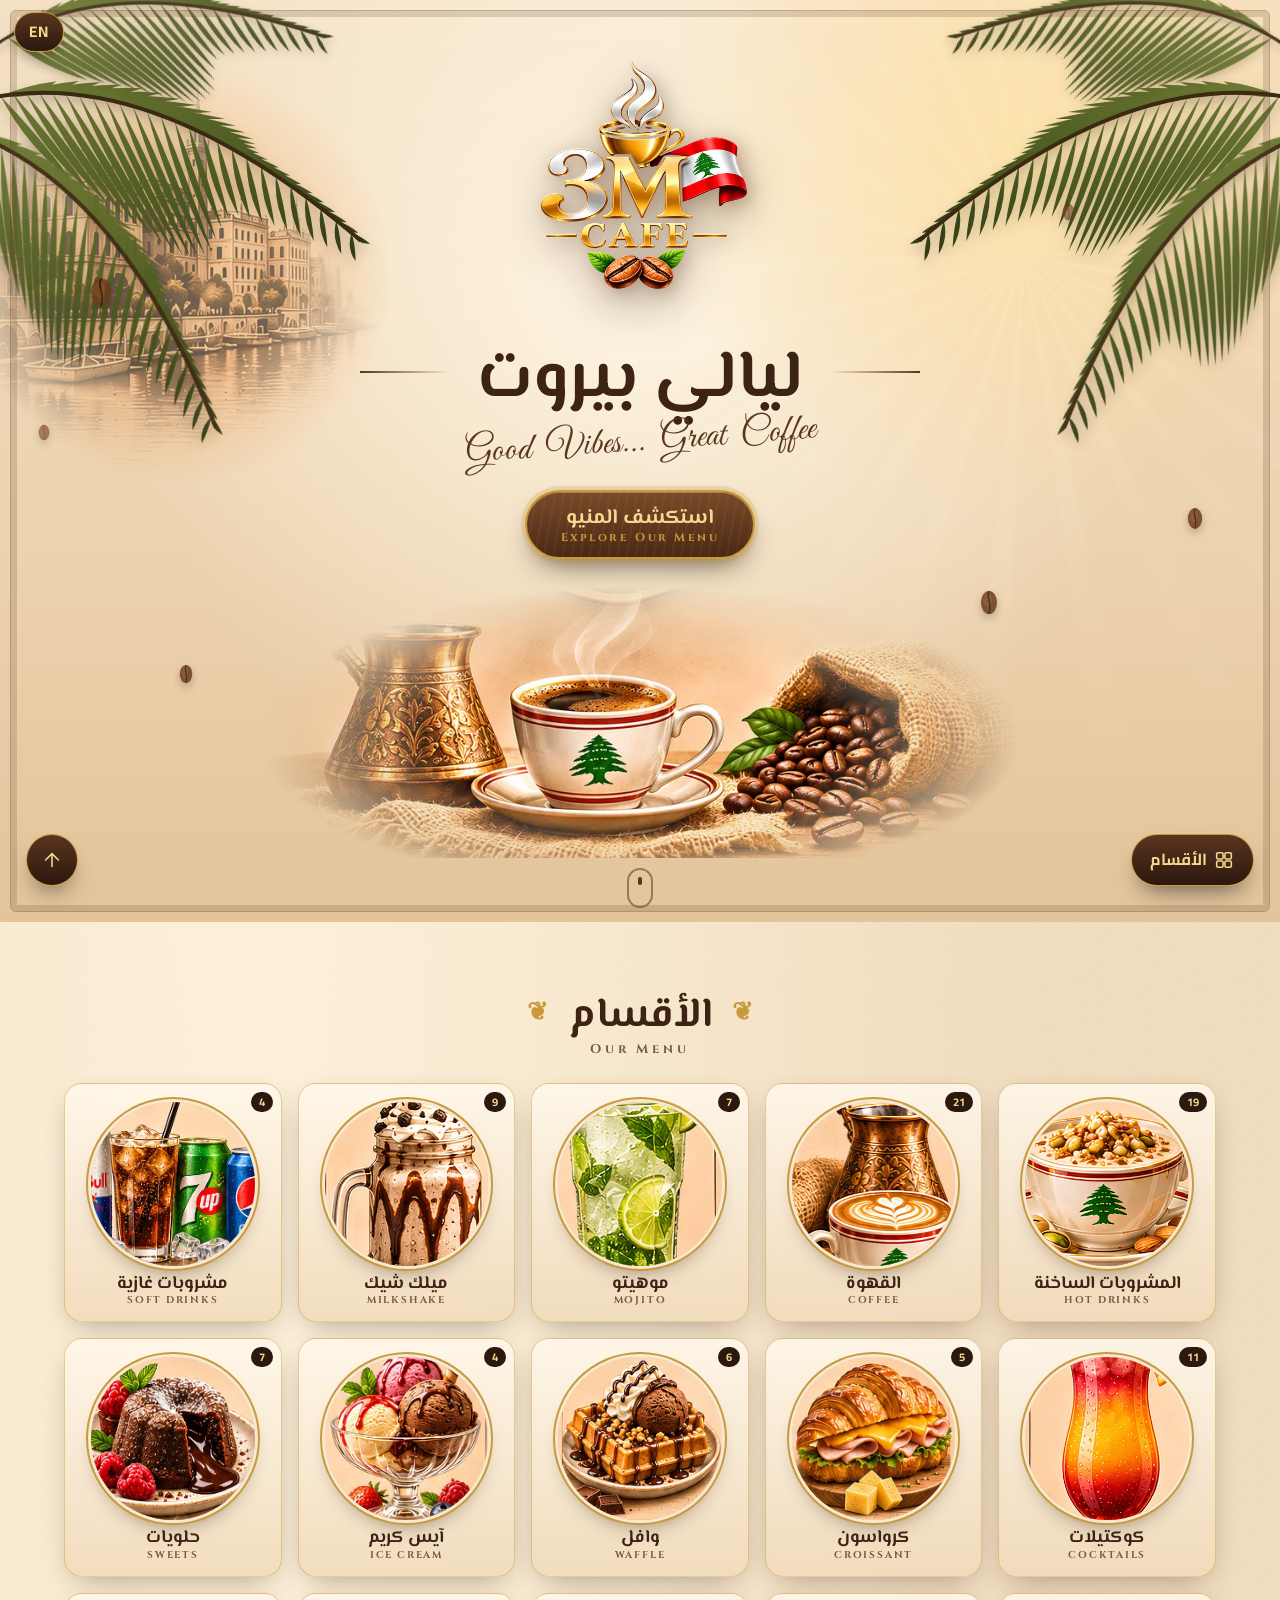
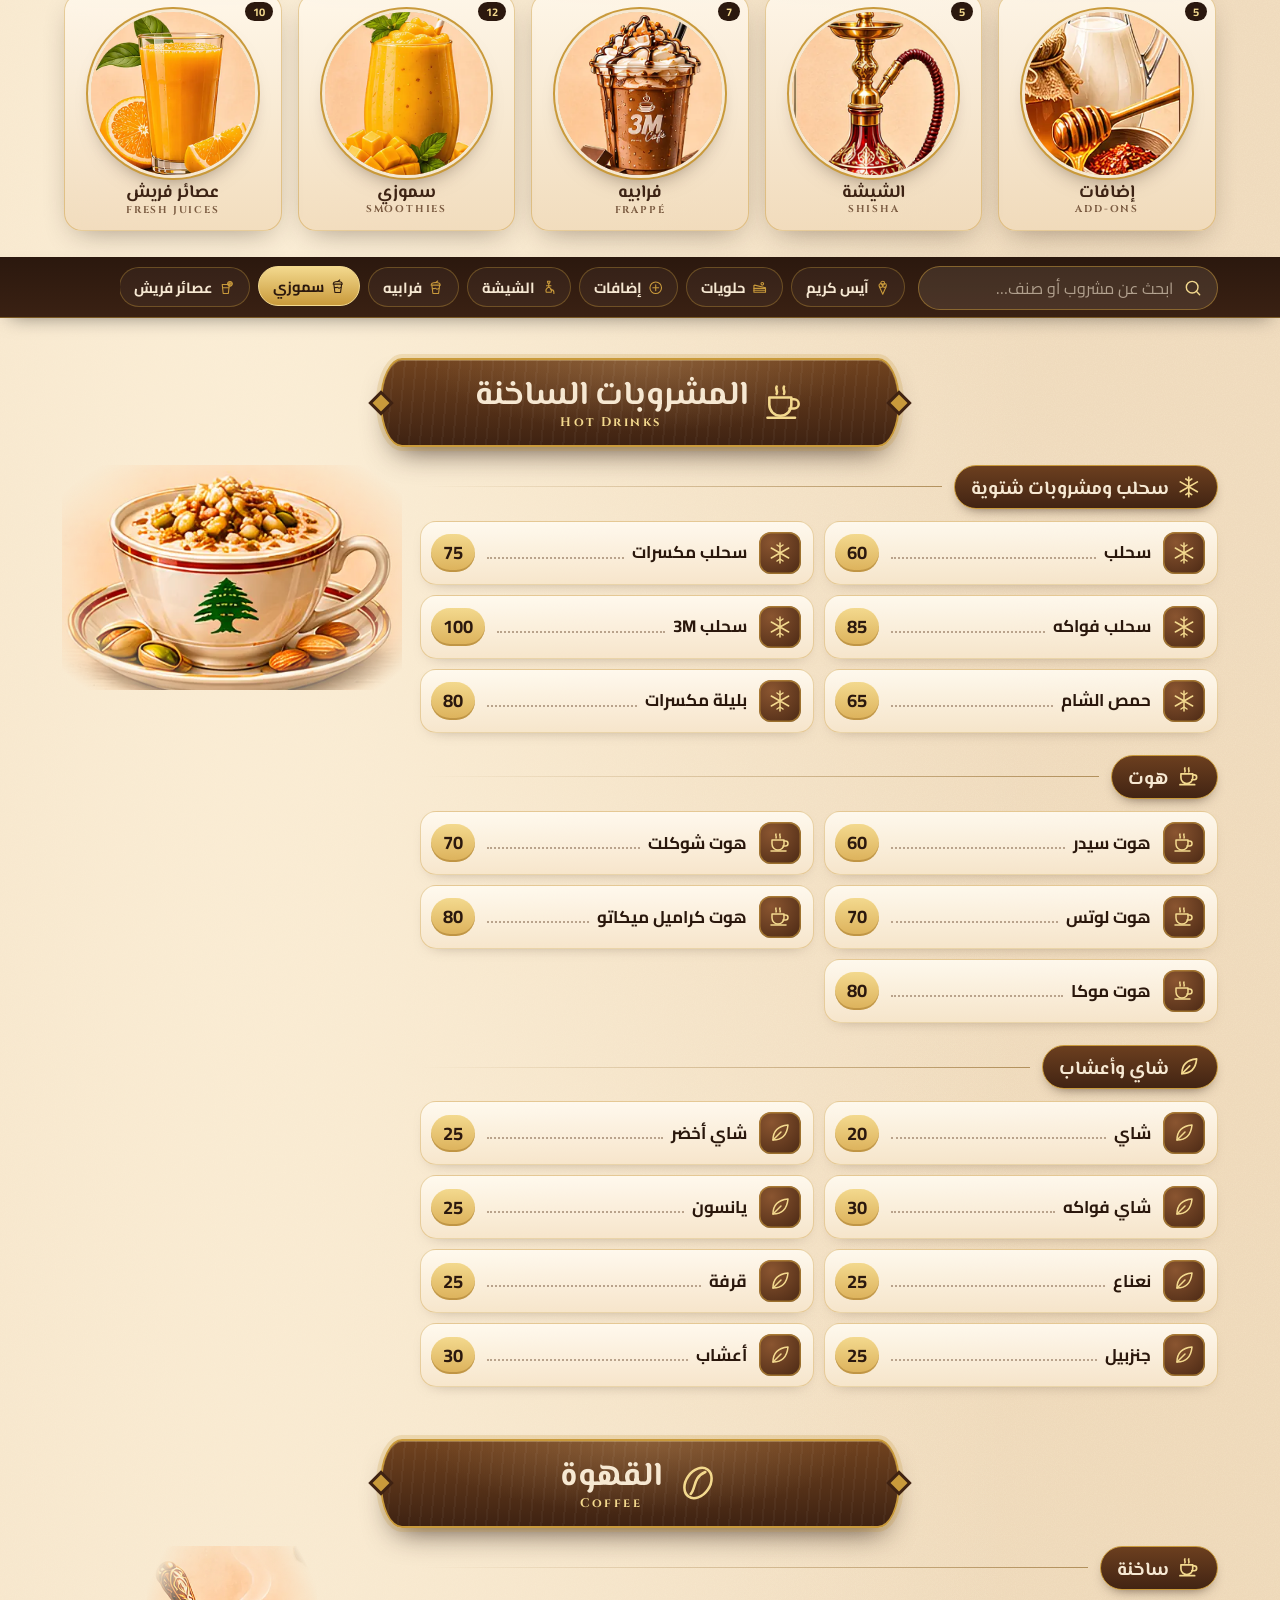
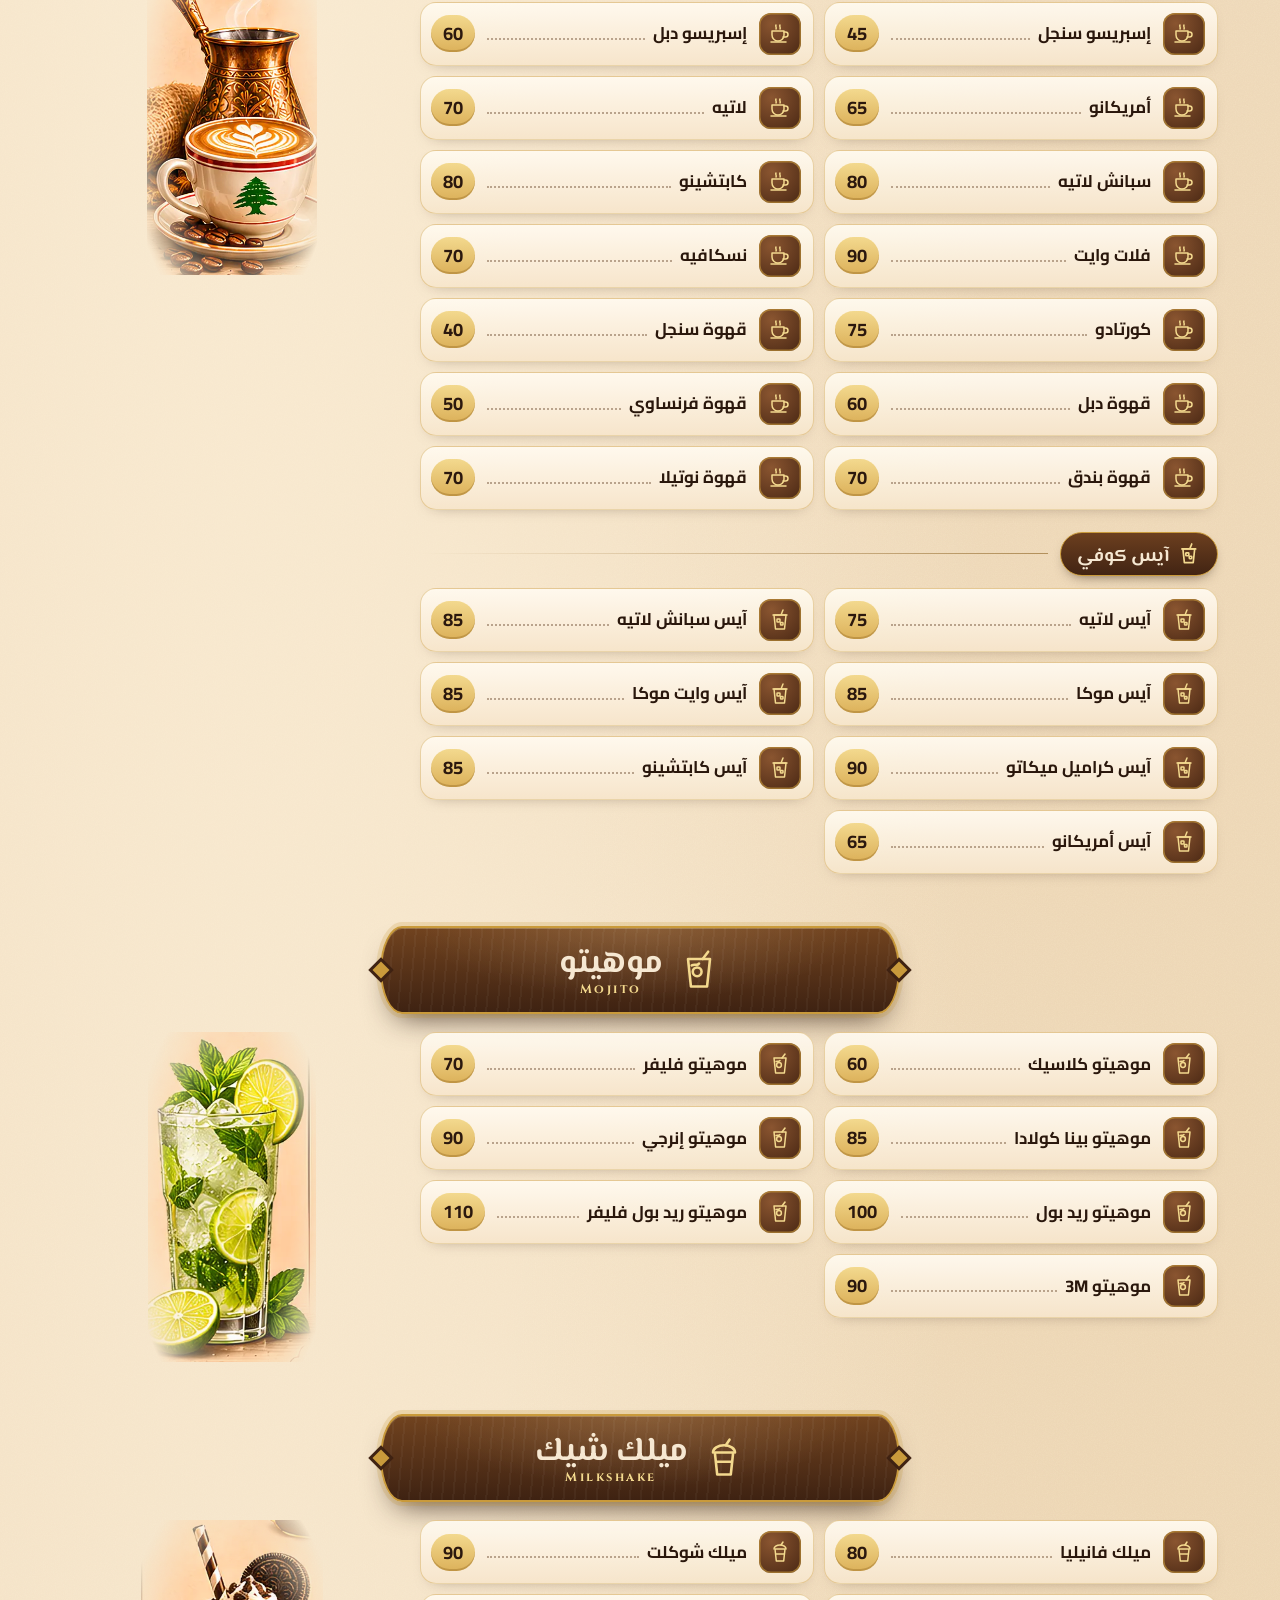
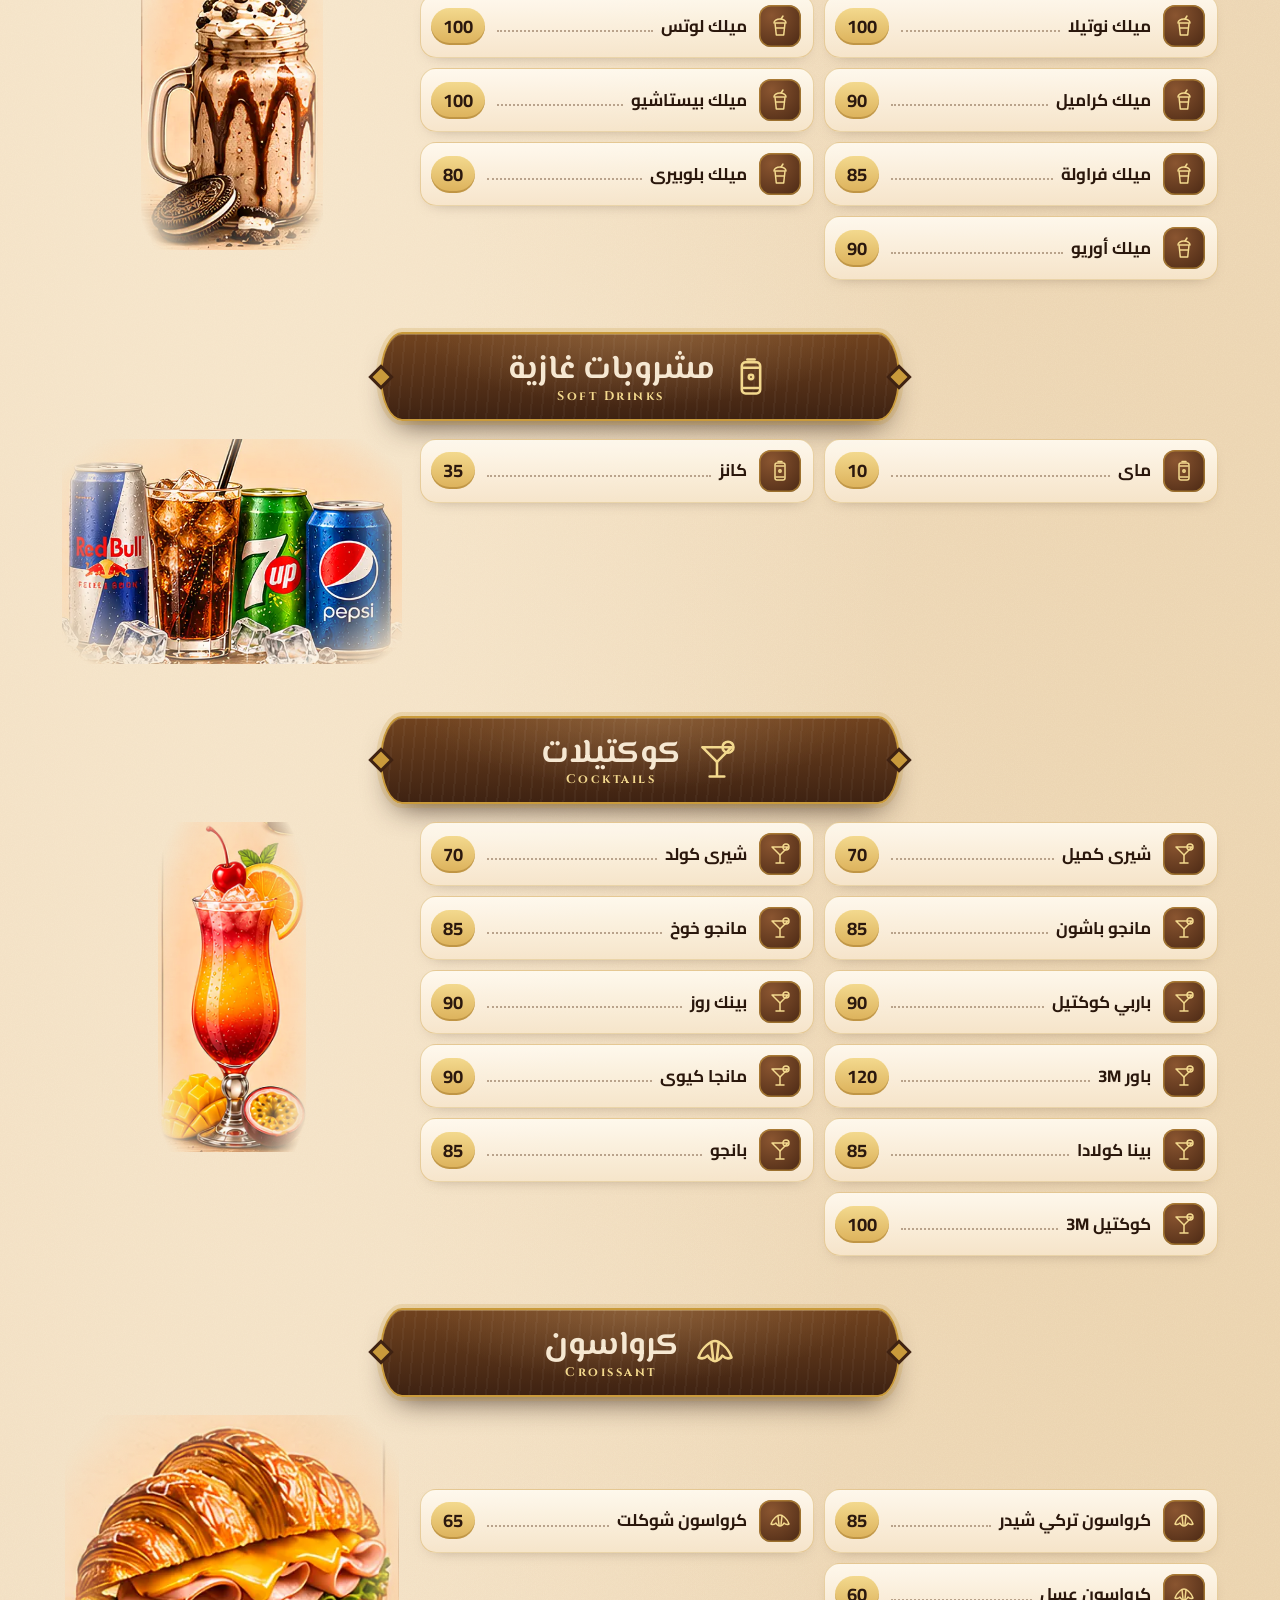
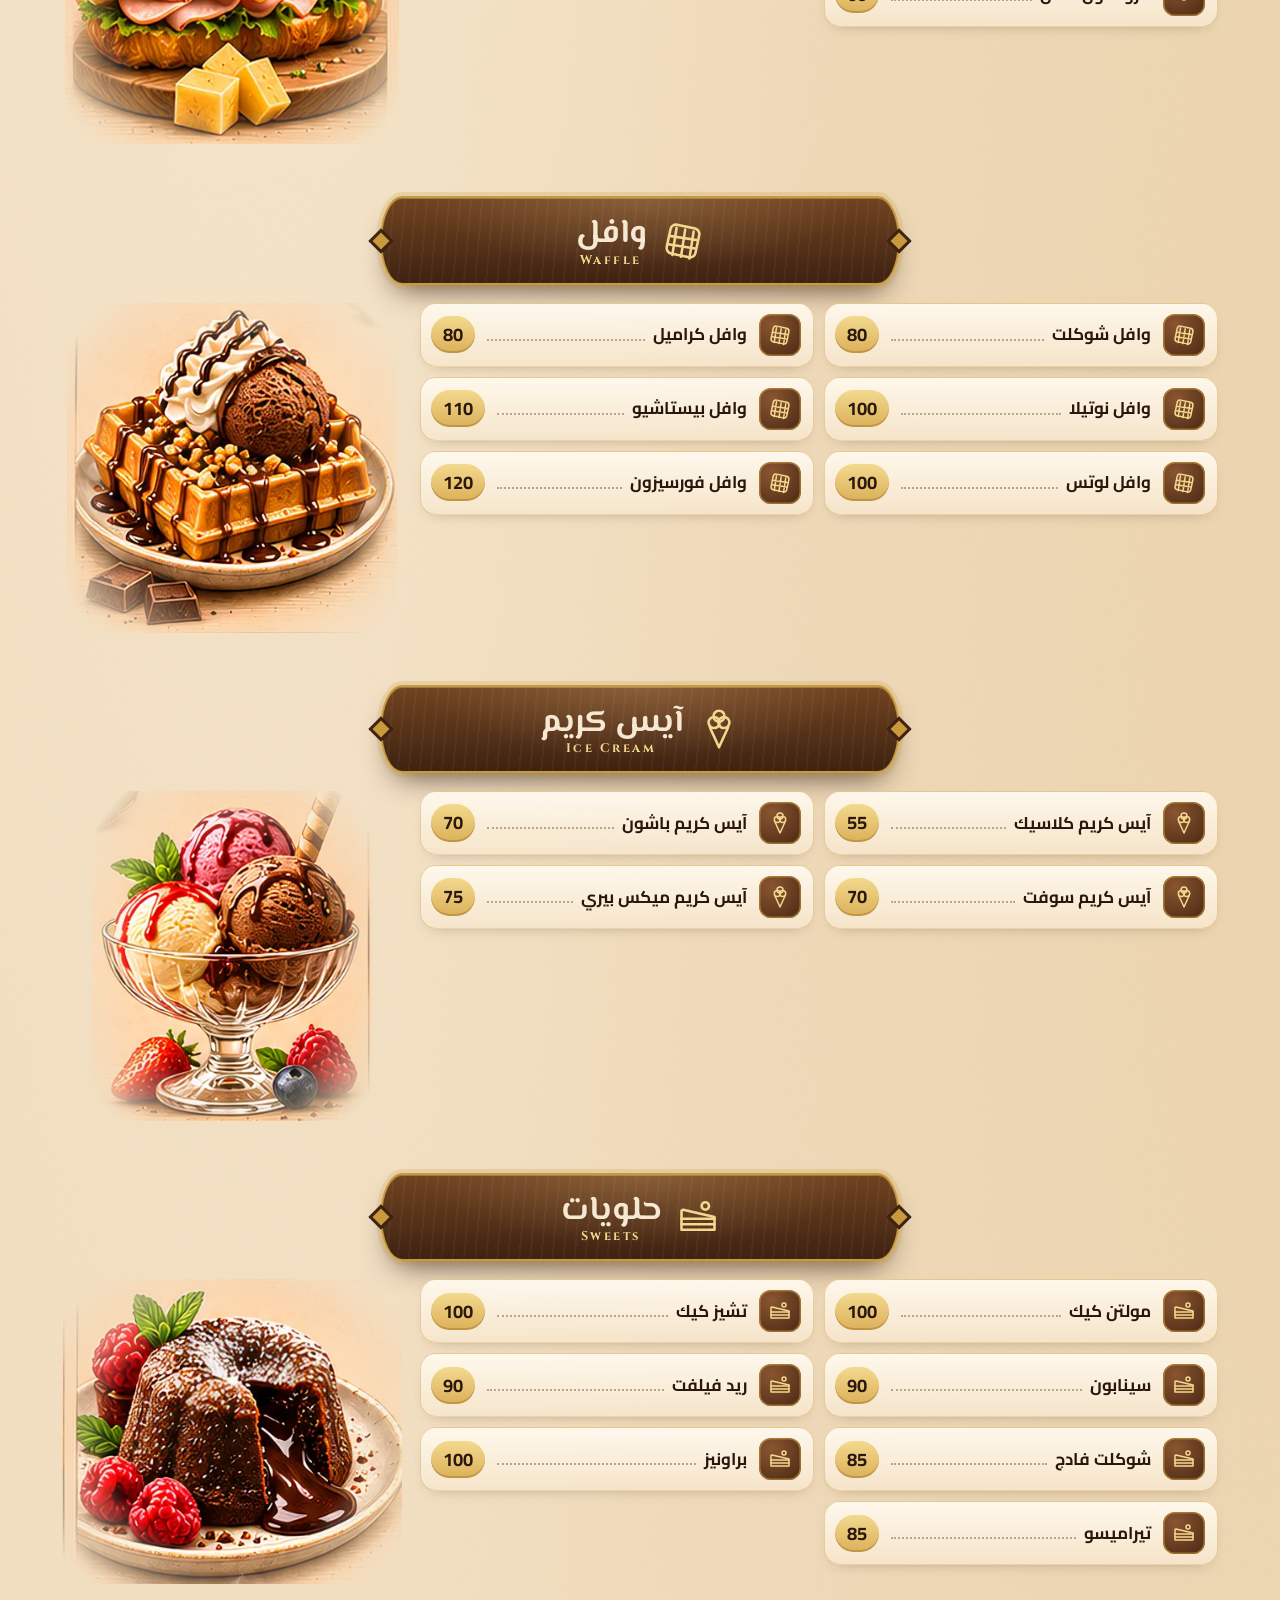
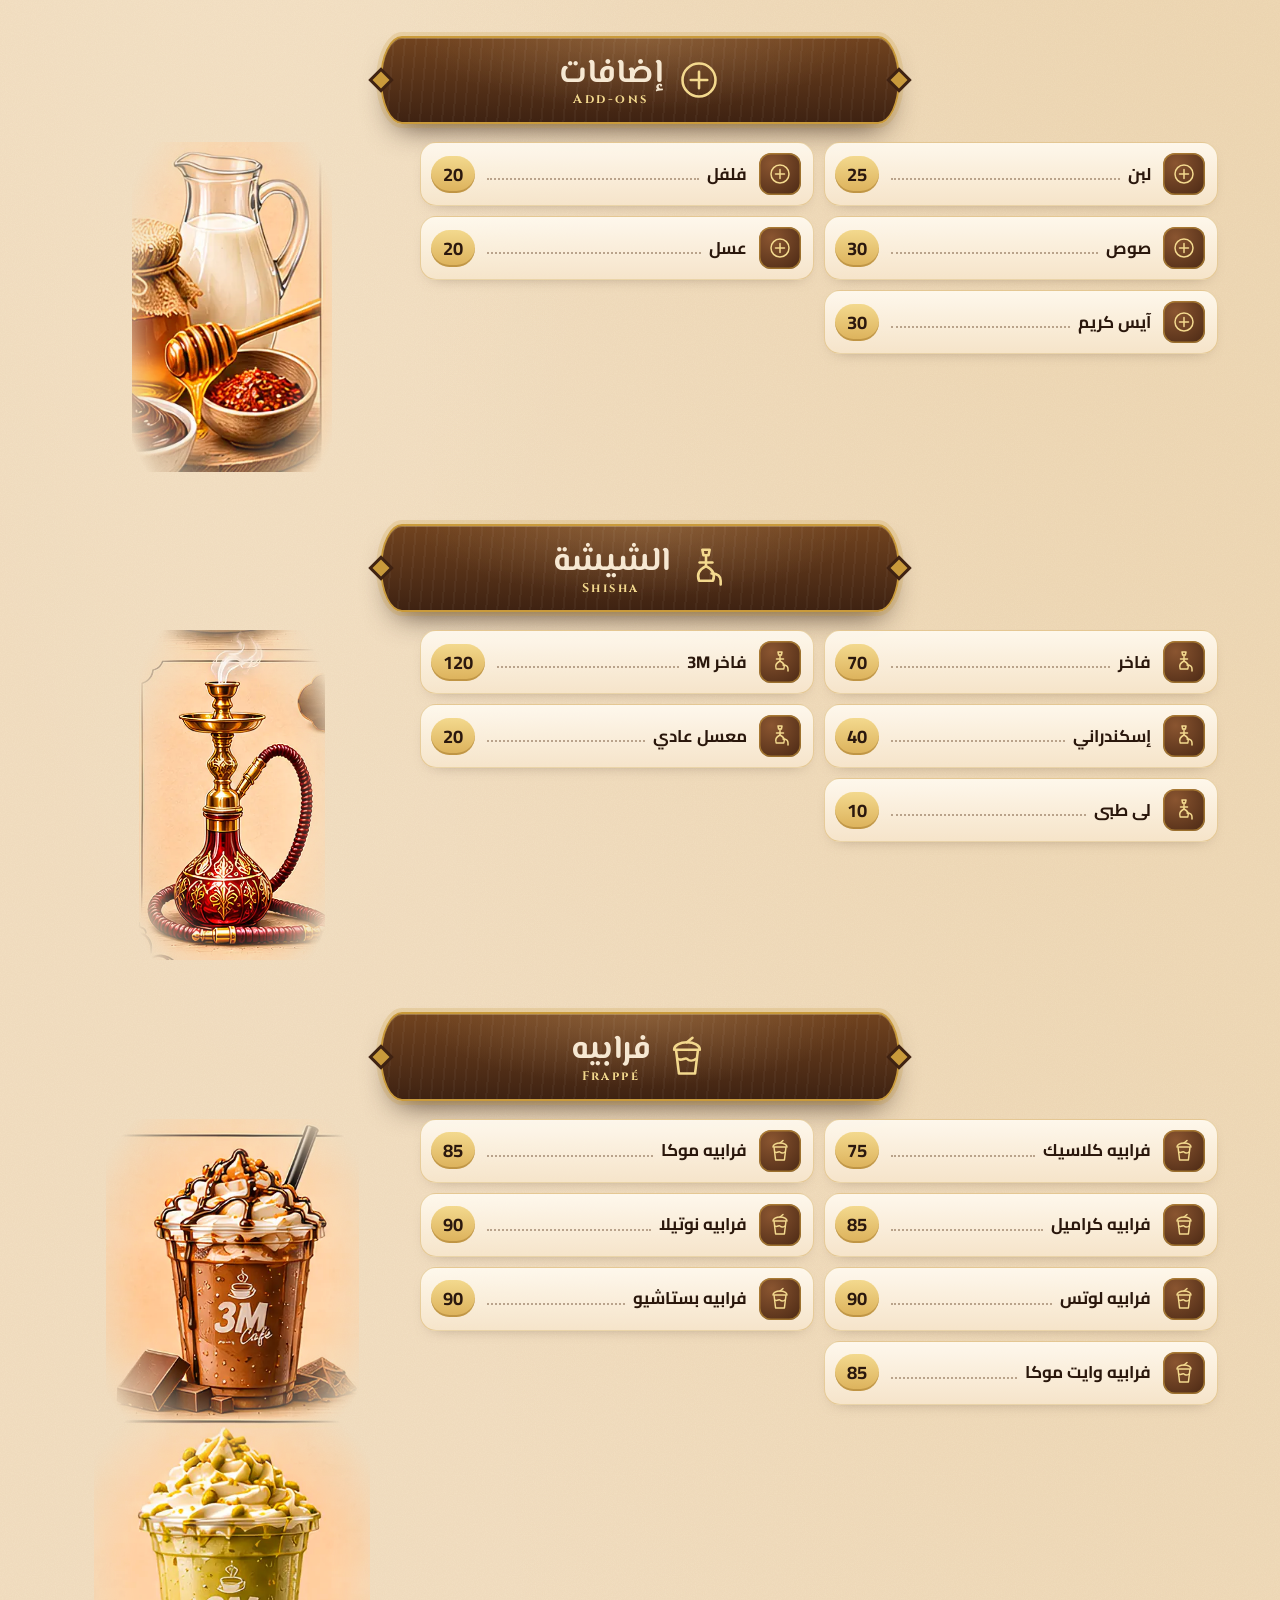
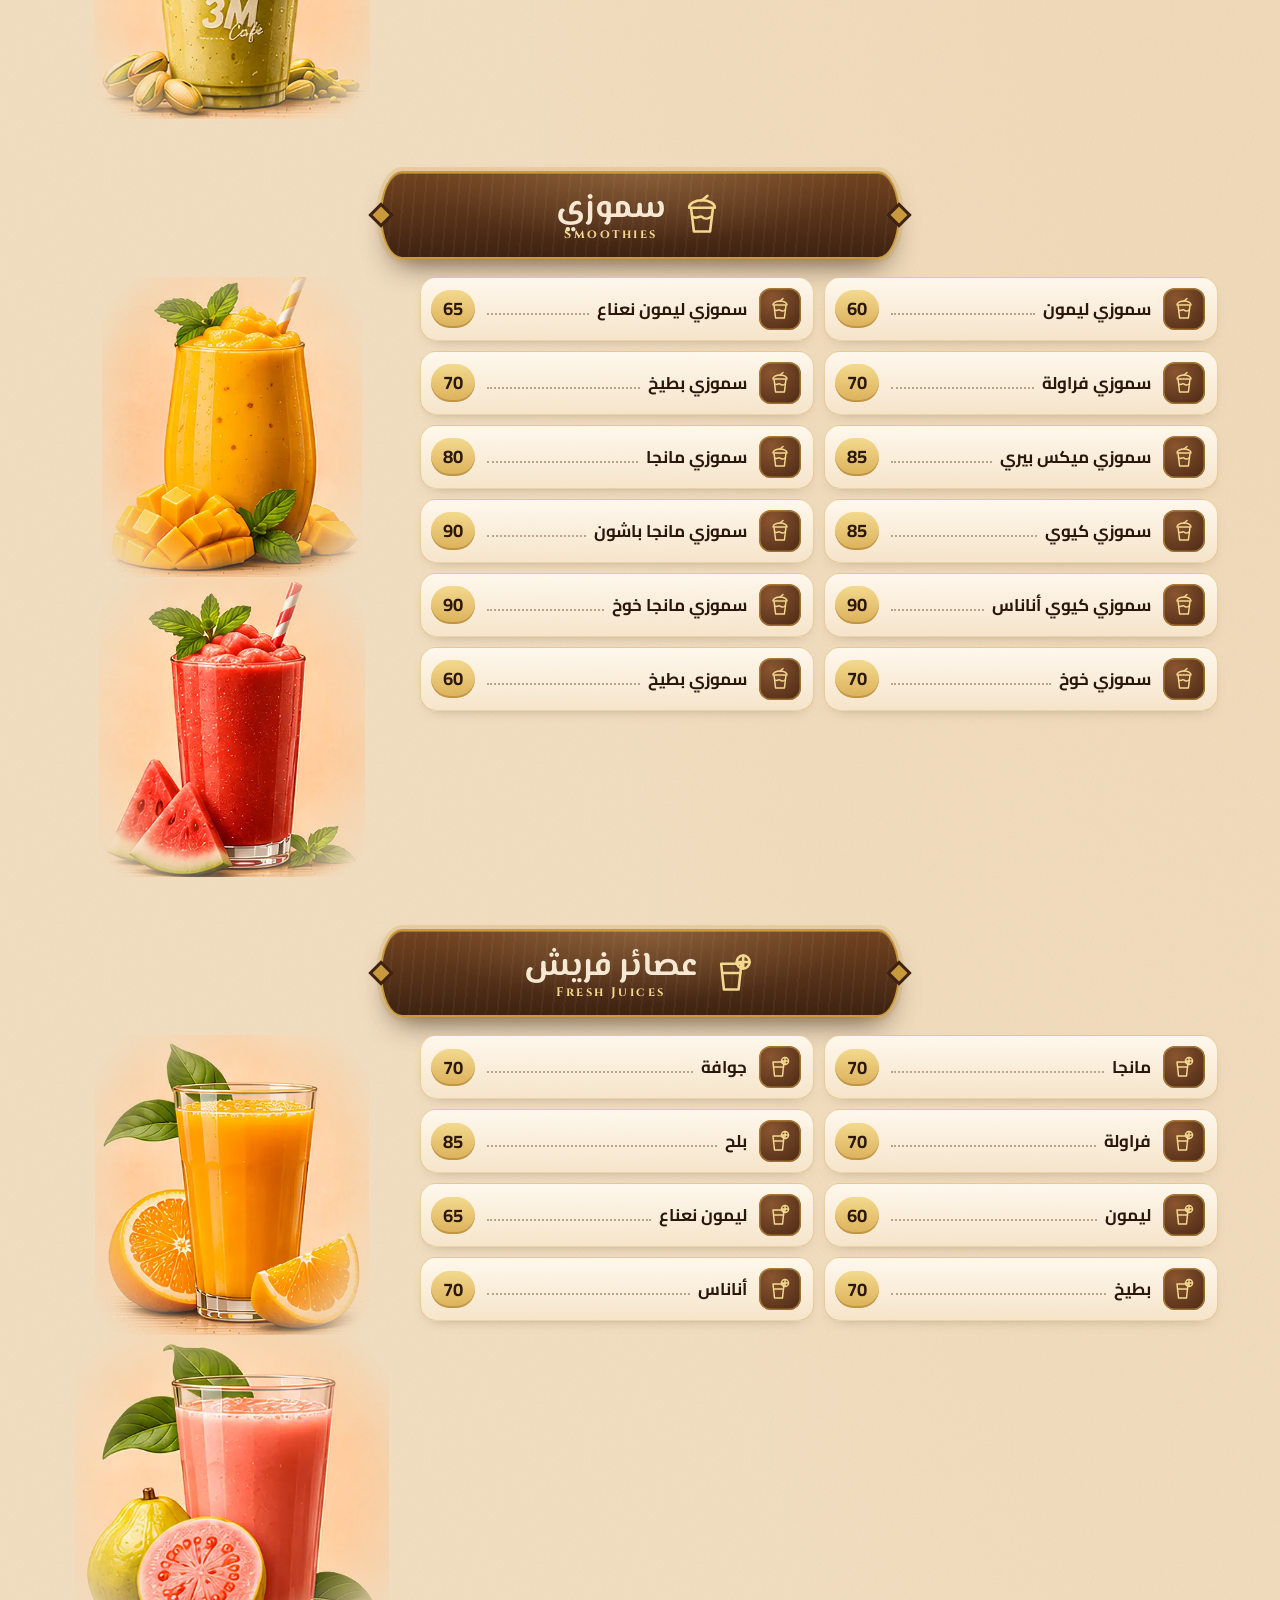
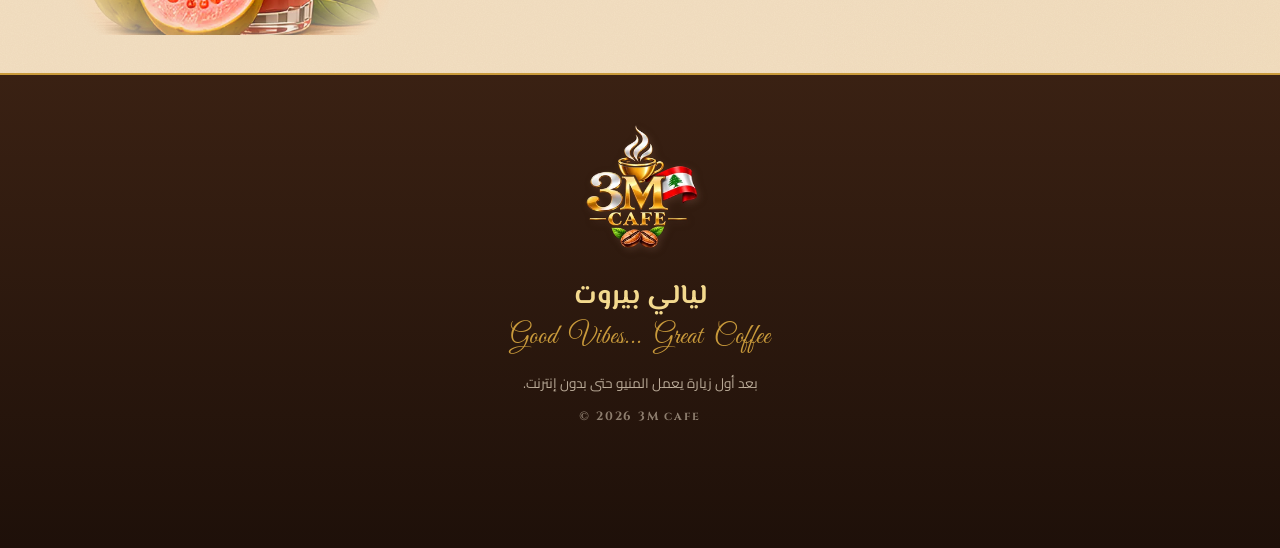
==== commit 268ac305: "Add Arabic/English language toggle" ====
--- a/index.html
+++ b/index.html
@@ -24,6 +24,7 @@
 <link rel="preload" href="assets/fonts/cairo-arabic-700-normal.woff2" as="font" type="font/woff2" crossorigin>
 <link rel="preload" href="assets/img/logo-520.webp" as="image" type="image/webp">
 <link rel="stylesheet" href="css/styles.css">
+<script>try{if(localStorage.getItem("lang")==="en"){document.documentElement.lang="en";document.documentElement.dir="ltr"}}catch(e){}</script>
 <script type="application/ld+json">{"@context":"https://schema.org","@type":"CafeOrCoffeeShop","name":"3M cafe","slogan":"Good Vibes... Great Coffee","servesCuisine":["Coffee","Lebanese"],"hasMenu":"#menu","image":"assets/img/logo.png"}</script>
 </head>
 <body class="is-loading">
@@ -80,11 +81,13 @@
   <p class="loader__text">3M <span>cafe</span></p>
 </div>
 
-<a class="skip" href="#menu">انتقل للمنيو</a>
+<a class="skip" href="#menu" data-i18n="skip">انتقل للمنيو</a>
+
+<button type="button" class="lang-btn" id="langBtn" aria-label="Switch to English" lang="en">EN</button>
 
 <!-- Offline / update / install toasts -->
-<div class="pill pill--offline" id="offlinePill" hidden><svg class="ico"><use href="#i-wifi-off"/></svg><span>أنت غير متصل — المنيو يعمل من النسخة المحفوظة</span></div>
-<div class="toast" id="updateToast" hidden><span>نسخة جديدة من المنيو متاحة</span><button type="button" id="updateBtn">تحديث</button></div>
+<div class="pill pill--offline" id="offlinePill" hidden><svg class="ico"><use href="#i-wifi-off"/></svg><span data-i18n="offline">أنت غير متصل — المنيو يعمل من النسخة المحفوظة</span></div>
+<div class="toast" id="updateToast" hidden><span data-i18n="updateMsg">نسخة جديدة من المنيو متاحة</span><button type="button" id="updateBtn" data-i18n="update">تحديث</button></div>
 
 <header class="hero" id="top">
   <div class="hero__sun" aria-hidden="true"></div>
@@ -109,11 +112,11 @@
       <svg class="hero__logo-steam" viewBox="0 0 60 90" aria-hidden="true"><use href="#steam"/></svg>
       <img class="hero__logo" src="assets/img/logo-520.webp" srcset="assets/img/logo-260.webp 260w, assets/img/logo-520.webp 520w" sizes="(max-width: 600px) 220px, 280px" width="520" height="531" alt="3M cafe" fetchpriority="high">
     </div>
-    <h1 class="hero__title"><span class="sr-only">3M cafe — </span>ليالي بيروت</h1>
+    <h1 class="hero__title"><span class="sr-only">3M cafe — </span><span data-i18n="nights">ليالي بيروت</span></h1>
     <p class="hero__script" lang="en" dir="ltr">Good Vibes... Great Coffee</p>
     <a class="plaque-btn" href="#categories">
-      <span class="plaque-btn__ar">استكشف المنيو</span>
-      <span class="plaque-btn__en" lang="en">Explore Our Menu</span>
+      <span class="plaque-btn__ar" data-i18n="explore">استكشف المنيو</span>
+      <span class="plaque-btn__en" data-i18n="exploreSub">Explore Our Menu</span>
     </a>
   </div>
 
@@ -121,14 +124,14 @@
     <img src="assets/img/hero-scene.webp" width="900" height="322" alt="دلة قهوة نحاسية وفنجان قهوة لبناني وحبوب البن" fetchpriority="high">
     <svg class="hero__scene-steam" viewBox="0 0 60 90" aria-hidden="true"><use href="#steam"/></svg>
   </div>
-  <a class="scroll-cue" href="#categories" aria-label="انزل للأقسام"><span></span></a>
+  <a class="scroll-cue" href="#categories" aria-label="انزل للأقسام" data-i18n-aria="scrollDown"><span></span></a>
 </header>
 
 <main id="menu">
   <section class="cats" id="categories" aria-labelledby="catsTitle">
     <div class="ornament-title">
-      <h2 id="catsTitle">الأقسام</h2>
-      <p lang="en">Our Menu</p>
+      <h2 id="catsTitle" data-i18n="cats">الأقسام</h2>
+      <p data-i18n="catsSub">Our Menu</p>
     </div>
     <div class="cats__grid" id="catsGrid"></div>
   </section>
@@ -137,32 +140,32 @@
     <div class="toolbar__inner">
       <label class="search">
         <svg class="ico" aria-hidden="true"><use href="#i-search"/></svg>
-        <span class="sr-only">ابحث في المنيو</span>
-        <input id="search" type="search" placeholder="ابحث عن مشروب أو صنف…" autocomplete="off" enterkeyhint="search">
-        <button type="button" class="search__clear" id="searchClear" aria-label="مسح البحث" hidden><svg class="ico"><use href="#i-x"/></svg></button>
+        <span class="sr-only" data-i18n="searchLabel">ابحث في المنيو</span>
+        <input id="search" type="search" placeholder="ابحث عن مشروب أو صنف…" data-i18n-ph="searchPh" autocomplete="off" enterkeyhint="search">
+        <button type="button" class="search__clear" id="searchClear" aria-label="مسح البحث" data-i18n-aria="clear" hidden><svg class="ico"><use href="#i-x"/></svg></button>
       </label>
       <nav class="chips" id="chips" aria-label="أقسام المنيو"></nav>
     </div>
   </div>
 
   <div id="sections"></div>
-  <p class="empty" id="empty" hidden>لا توجد نتائج مطابقة — جرّب كلمة أخرى ☕</p>
+  <p class="empty" id="empty" hidden data-i18n="empty">لا توجد نتائج مطابقة — جرّب كلمة أخرى ☕</p>
   <noscript><p class="empty">يرجى تفعيل JavaScript لعرض المنيو.</p></noscript>
 </main>
 
 <footer class="footer">
   <img src="assets/img/logo-260.webp" width="260" height="266" alt="3M cafe" loading="lazy" decoding="async">
-  <p class="footer__ar">ليالي بيروت</p>
+  <p class="footer__ar" data-i18n="nights">ليالي بيروت</p>
   <p class="footer__en" lang="en" dir="ltr">Good Vibes... Great Coffee</p>
-  <button type="button" class="install-btn" id="installBtn" hidden><svg class="ico"><use href="#i-download"/></svg> أضف المنيو للشاشة الرئيسية</button>
-  <p class="footer__ios" id="iosHint" hidden>على iPhone: اضغط زر المشاركة ثم «إضافة إلى الشاشة الرئيسية».</p>
-  <p class="footer__note">بعد أول زيارة يعمل المنيو حتى بدون إنترنت.</p>
+  <button type="button" class="install-btn" id="installBtn" hidden><svg class="ico"><use href="#i-download"/></svg> <span data-i18n="install">أضف المنيو للشاشة الرئيسية</span></button>
+  <p class="footer__ios" id="iosHint" hidden data-i18n="ios">على iPhone: اضغط زر المشاركة ثم «إضافة إلى الشاشة الرئيسية».</p>
+  <p class="footer__note" data-i18n="note">بعد أول زيارة يعمل المنيو حتى بدون إنترنت.</p>
   <p class="footer__copy" lang="en" dir="ltr">© <span id="year"></span> 3M cafe</p>
 </footer>
 
 <div class="fabs">
-  <a class="fab fab--cats" href="#categories" aria-label="الرجوع إلى الأقسام"><svg class="ico"><use href="#i-grid"/></svg><span>الأقسام</span></a>
-  <button type="button" class="fab fab--top" id="toTop" aria-label="العودة لأعلى"><svg class="ico"><use href="#i-up"/></svg></button>
+  <a class="fab fab--cats" href="#categories" aria-label="الرجوع إلى الأقسام" data-i18n-aria="backCats"><svg class="ico"><use href="#i-grid"/></svg><span data-i18n="cats">الأقسام</span></a>
+  <button type="button" class="fab fab--top" id="toTop" aria-label="العودة لأعلى" data-i18n-aria="toTop"><svg class="ico"><use href="#i-up"/></svg></button>
 </div>
 
 <script src="js/app.js" defer></script>
--- a/css/styles.css
+++ b/css/styles.css
@@ -176,6 +176,7 @@
   background:linear-gradient(180deg,#2b180e,#3a2113);box-shadow:0 8px 20px -10px rgba(0,0,0,.5);
   border-bottom:1px solid rgba(201,154,59,.5)}
 .toolbar__inner{max-width:1180px;margin:0 auto}
+.search{margin-inline-end:66px!important}
 .search{display:flex;align-items:center;gap:8px;margin:0 12px 8px;padding:0 14px;height:44px;border-radius:999px;
   background:rgba(246,232,210,.1);border:1px solid rgba(201,154,59,.5);color:var(--gold-light)}
 .search input{flex:1;min-width:0;height:100%;border:0;background:transparent;color:var(--cream);font:inherit;font-size:16px;outline:none}
@@ -271,6 +272,16 @@
 .fab--top{order:2;padding:0}
 .fabs.is-visible .fab{opacity:1;transform:none}
 
+/* ---------- Language toggle ---------- */
+.lang-btn{position:fixed;top:calc(12px + env(safe-area-inset-top));inset-inline-end:14px;z-index:70;min-width:48px;height:40px;padding:0 14px;border-radius:999px;
+  border:1.5px solid var(--gold);background:linear-gradient(180deg,#5a3520,#2b180e);color:var(--gold-light);font-weight:700;font-size:.95rem;letter-spacing:.06em;
+  box-shadow:0 8px 18px -8px rgba(0,0,0,.55);transition:transform .3s var(--ease)}
+.lang-btn:hover{transform:translateY(-2px)}
+.lang-btn.is-ar{font-family:var(--font-display);font-size:1.05rem;letter-spacing:0}
+html[lang="en"] .card__name,html[lang="en"] .cat-tile__ar,html[lang="en"] .plaque__ar,html[lang="en"] .group__title{font-family:var(--font-ar)}
+html[lang="en"] .plaque__ar{font-family:var(--font-en);letter-spacing:.04em}
+html[lang="en"] .hero__title{font-family:var(--font-en);font-size:clamp(1.8rem,8.4vw,3.4rem);white-space:nowrap}
+
 /* ---------- Toasts ---------- */
 .pill{position:fixed;top:calc(10px + env(safe-area-inset-top));left:50%;transform:translateX(-50%);z-index:60;display:flex;align-items:center;gap:8px;
   padding:8px 14px;border-radius:999px;font-size:.82rem;font-weight:700;color:var(--cream);background:rgba(43,24,14,.94);border:1px solid var(--gold);
@@ -291,6 +302,8 @@
   :root{--toolbar-h:66px}
   .toolbar__inner{display:flex;align-items:center;gap:12px;padding:0 12px}
   .search{margin:0;width:300px;flex:none}
+  .toolbar__inner{padding-inline-end:70px}
+  .toolbar .search{margin-inline-end:0!important}
   .chips{padding:2px 0 4px;flex:1}
   .cats__grid{grid-template-columns:repeat(5,1fr)}
   .sec-body{grid-template-columns:minmax(0,1fr) 340px}
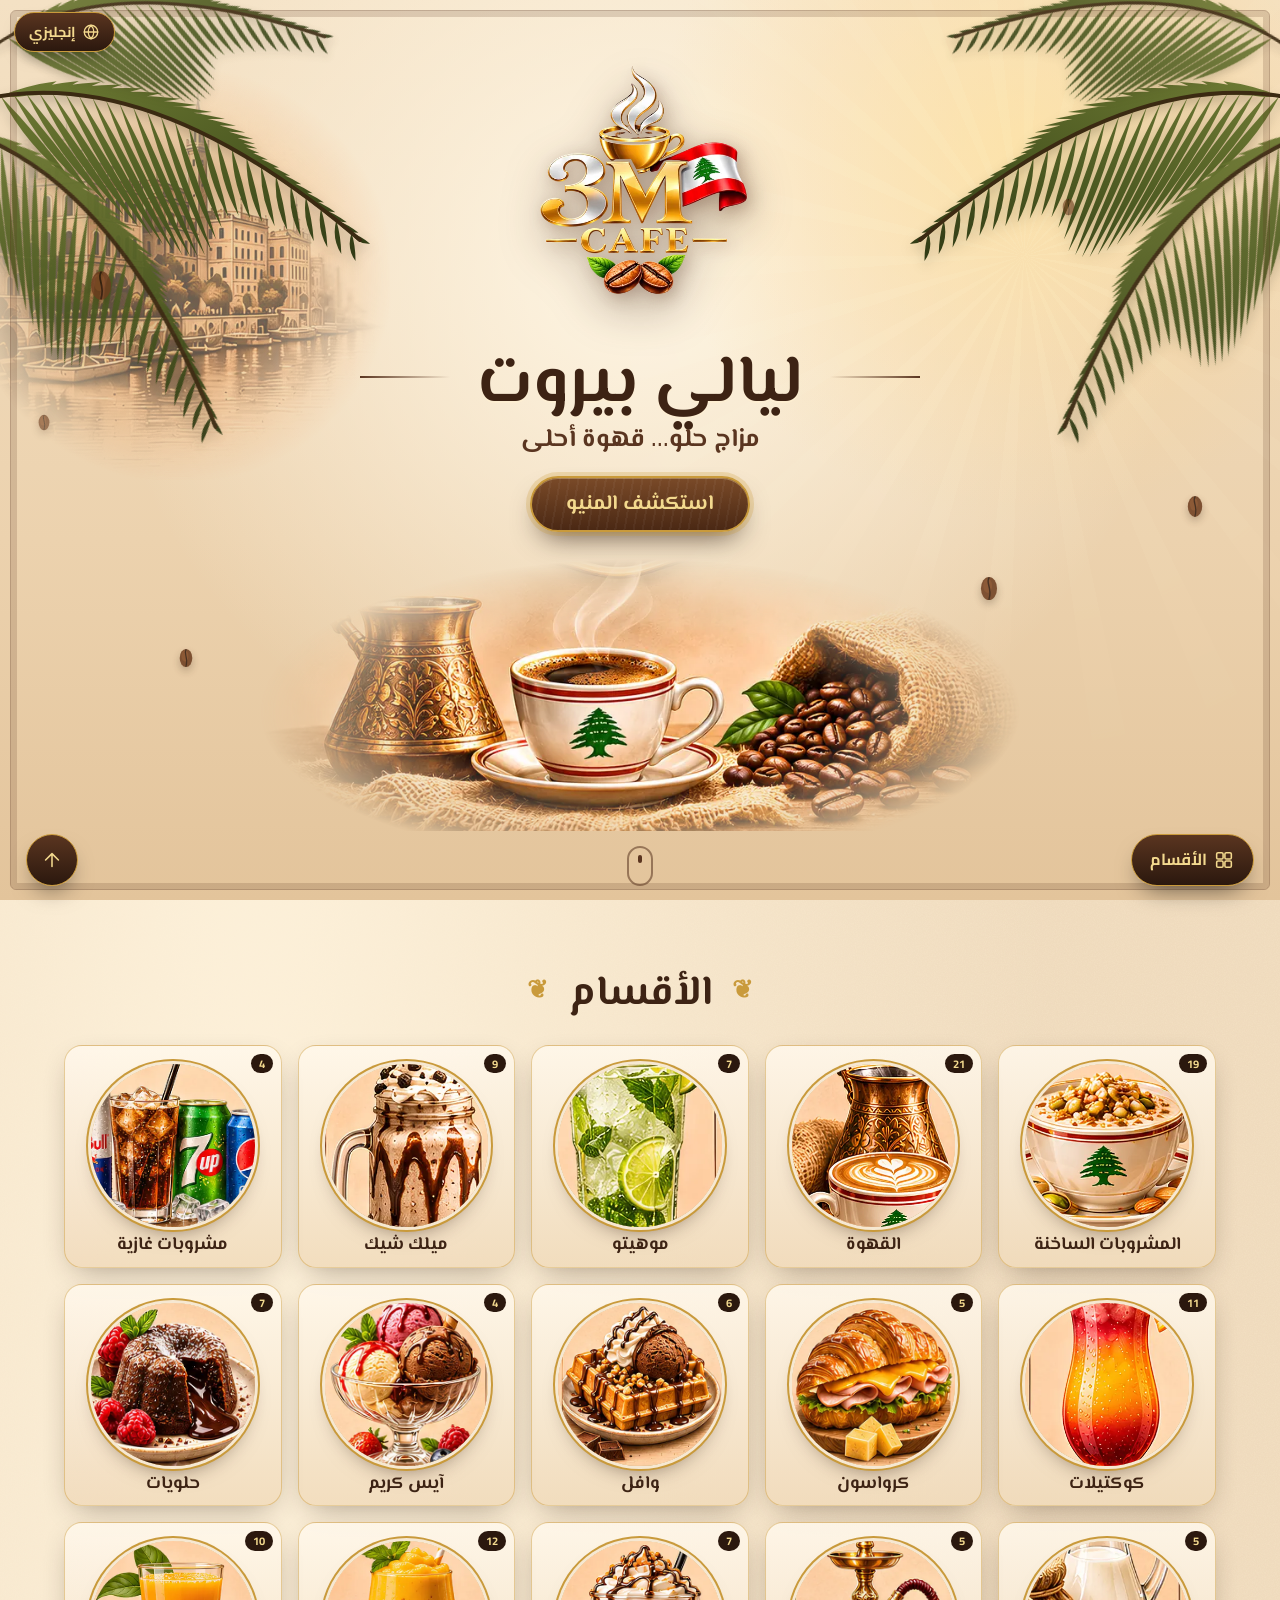
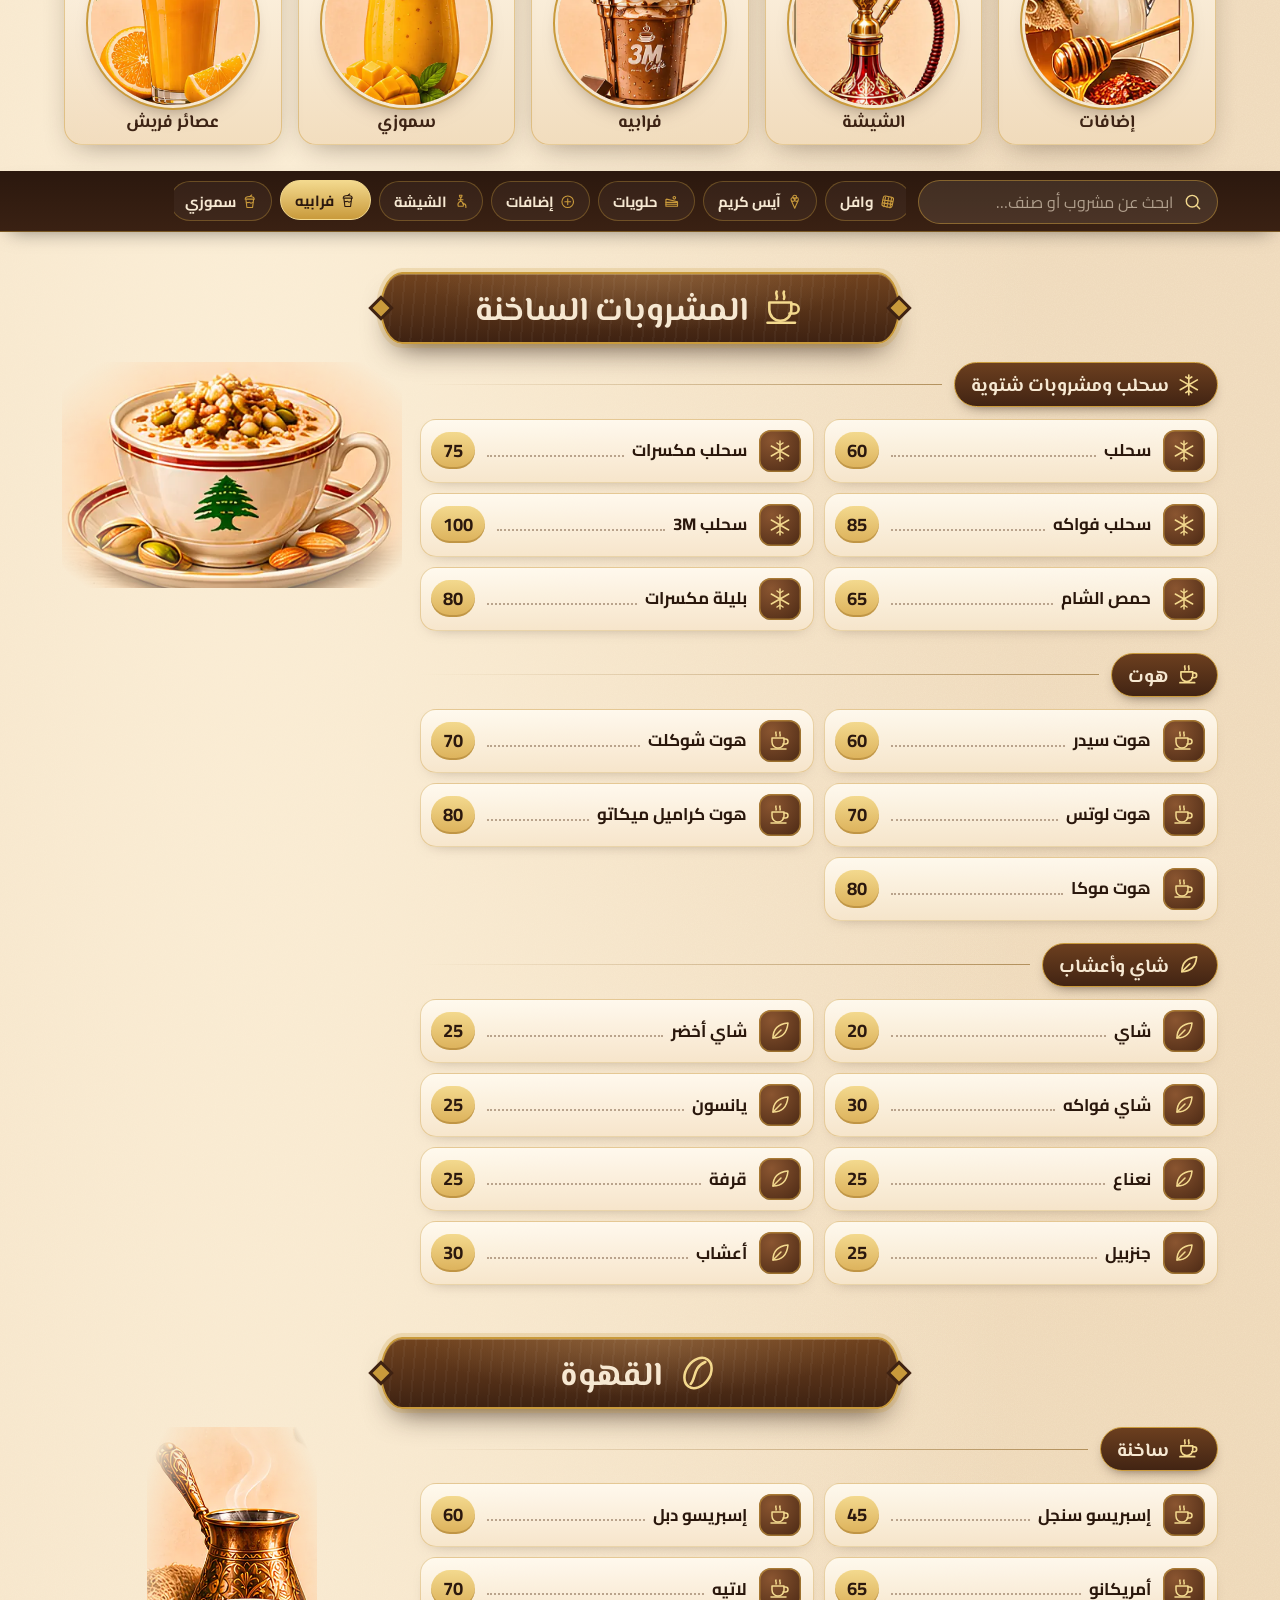
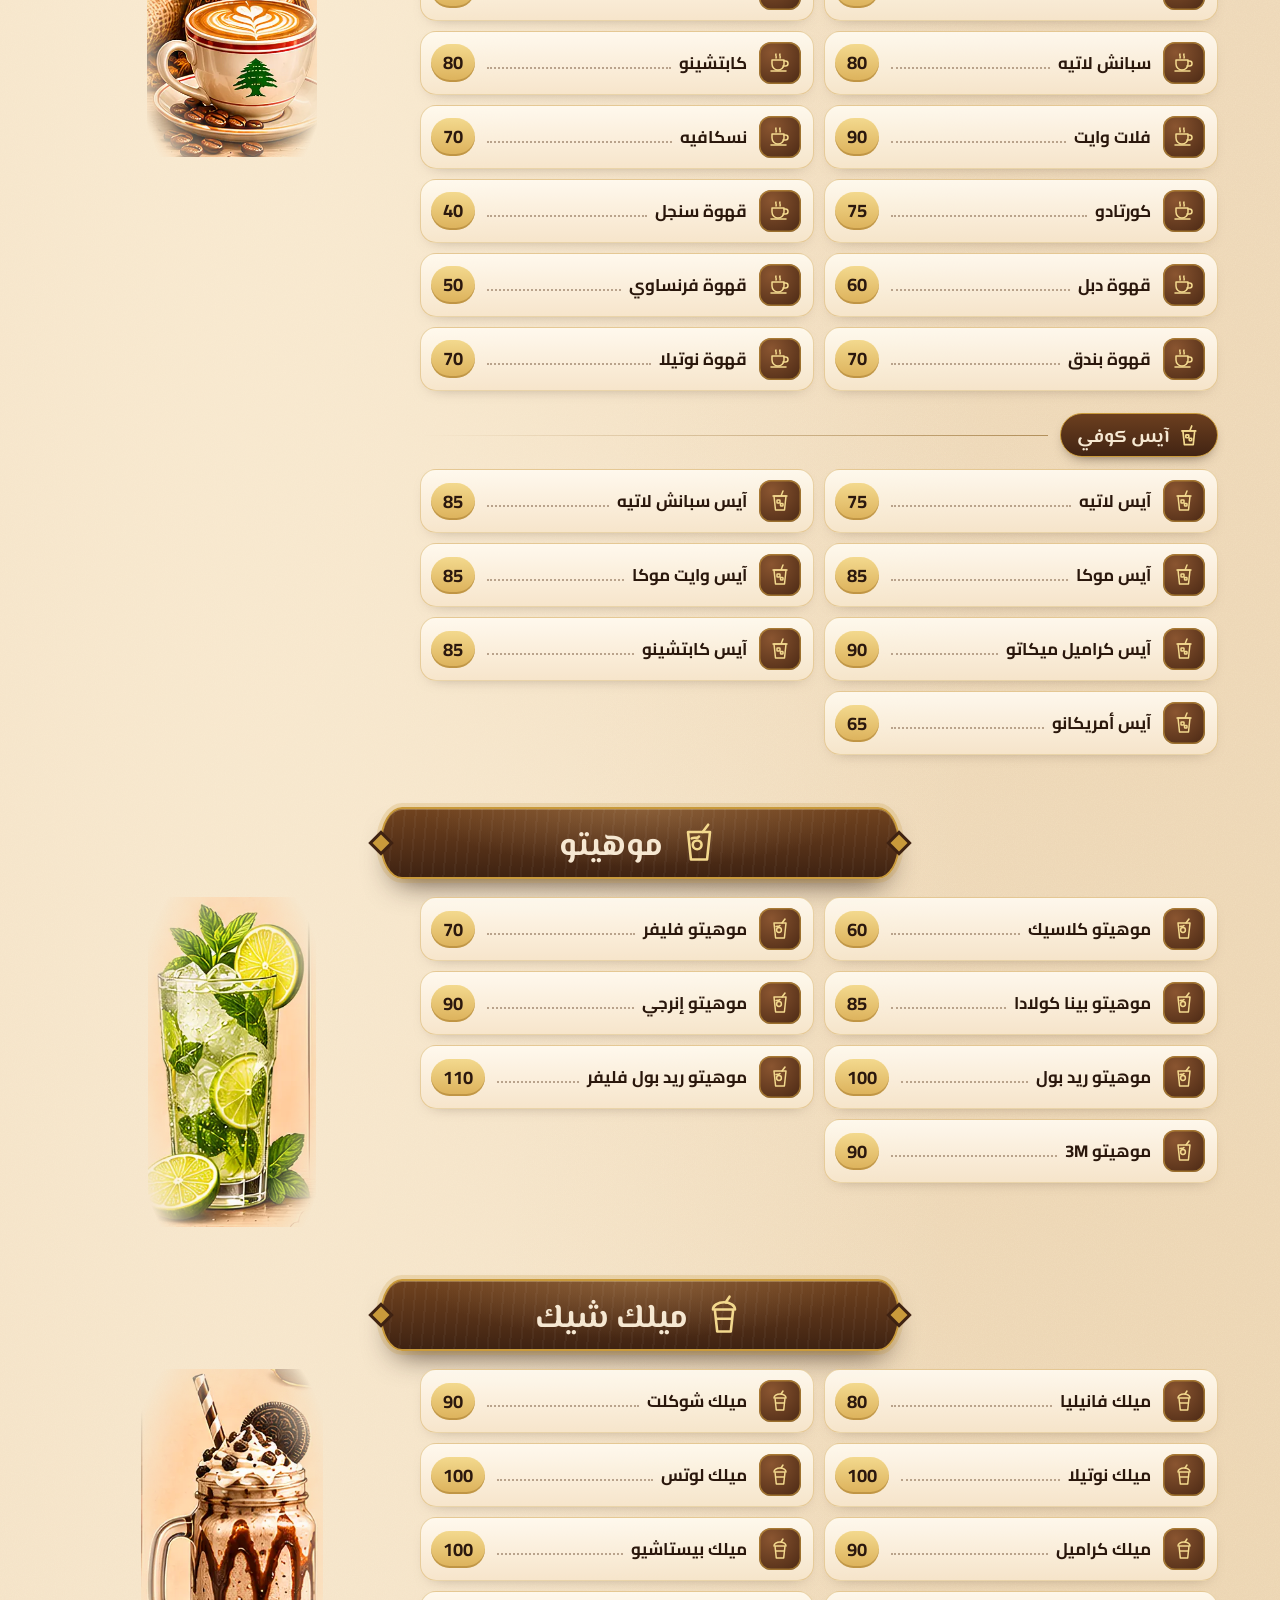
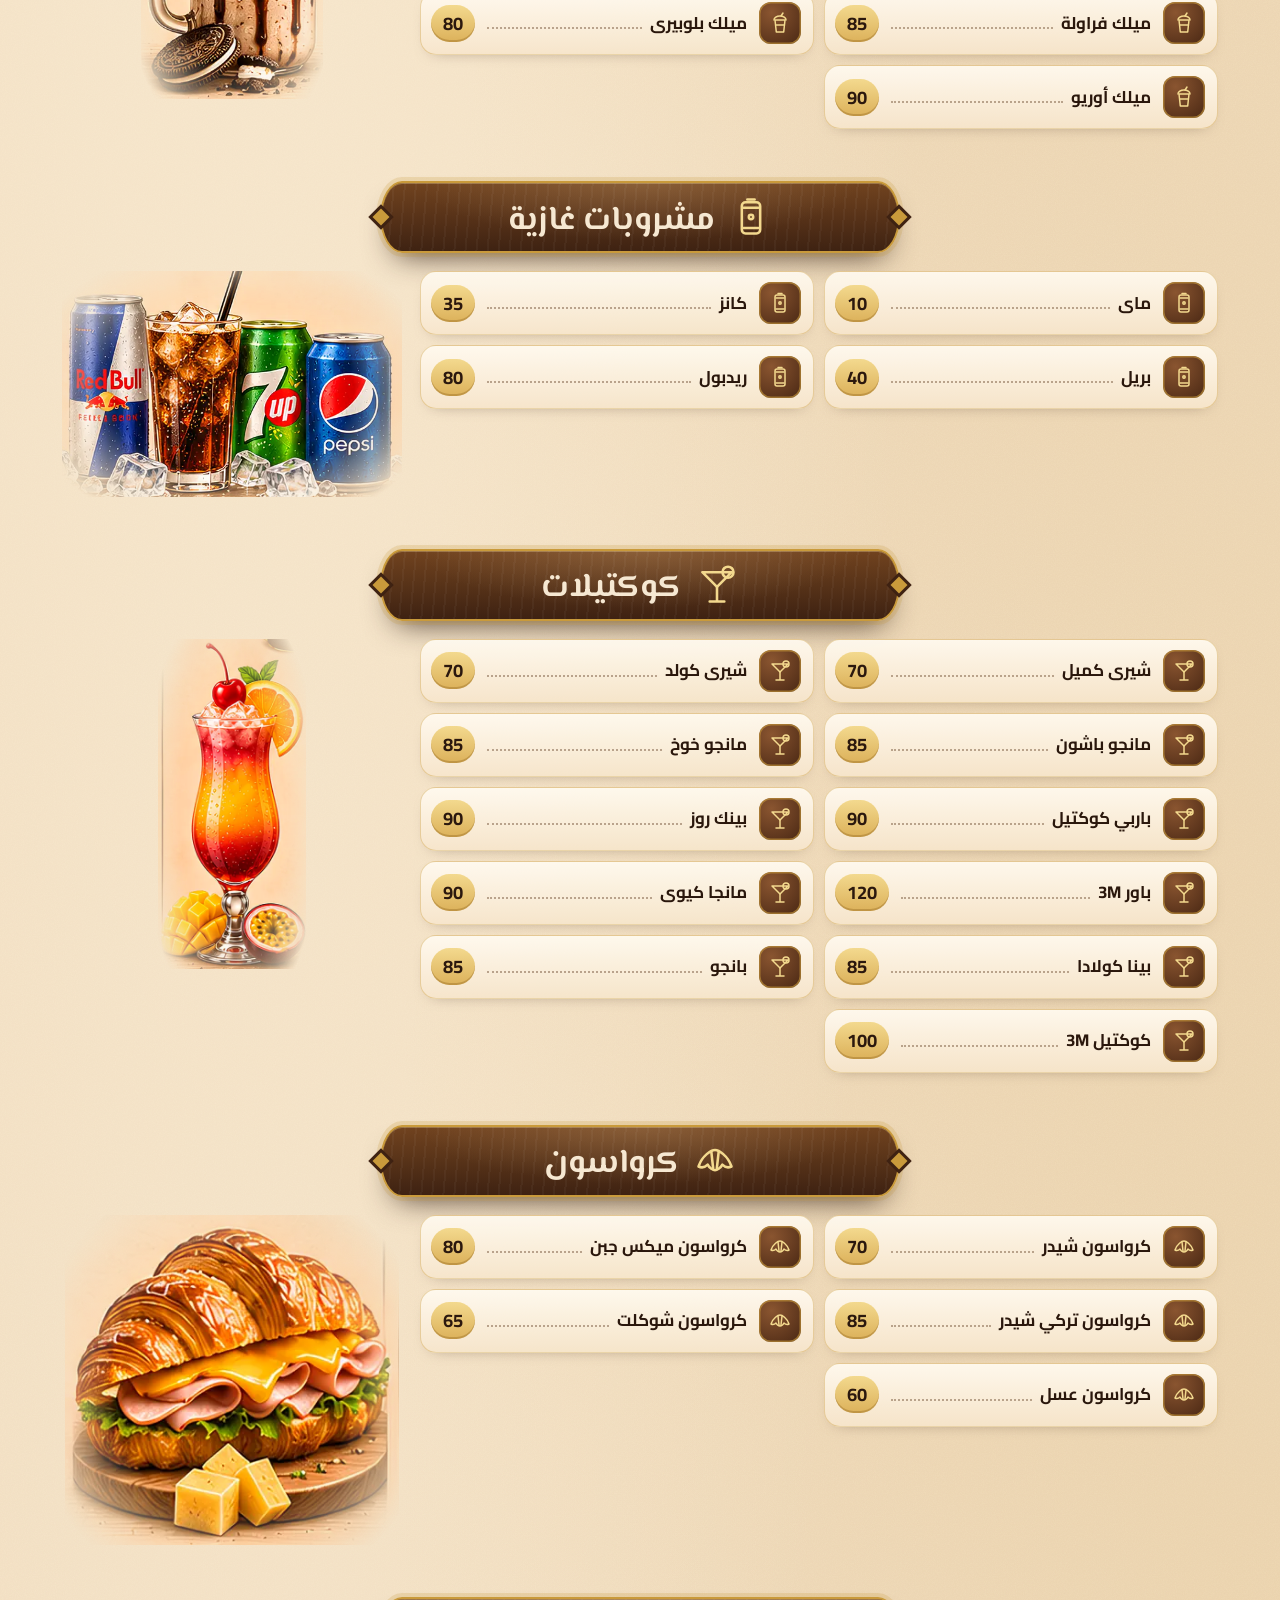
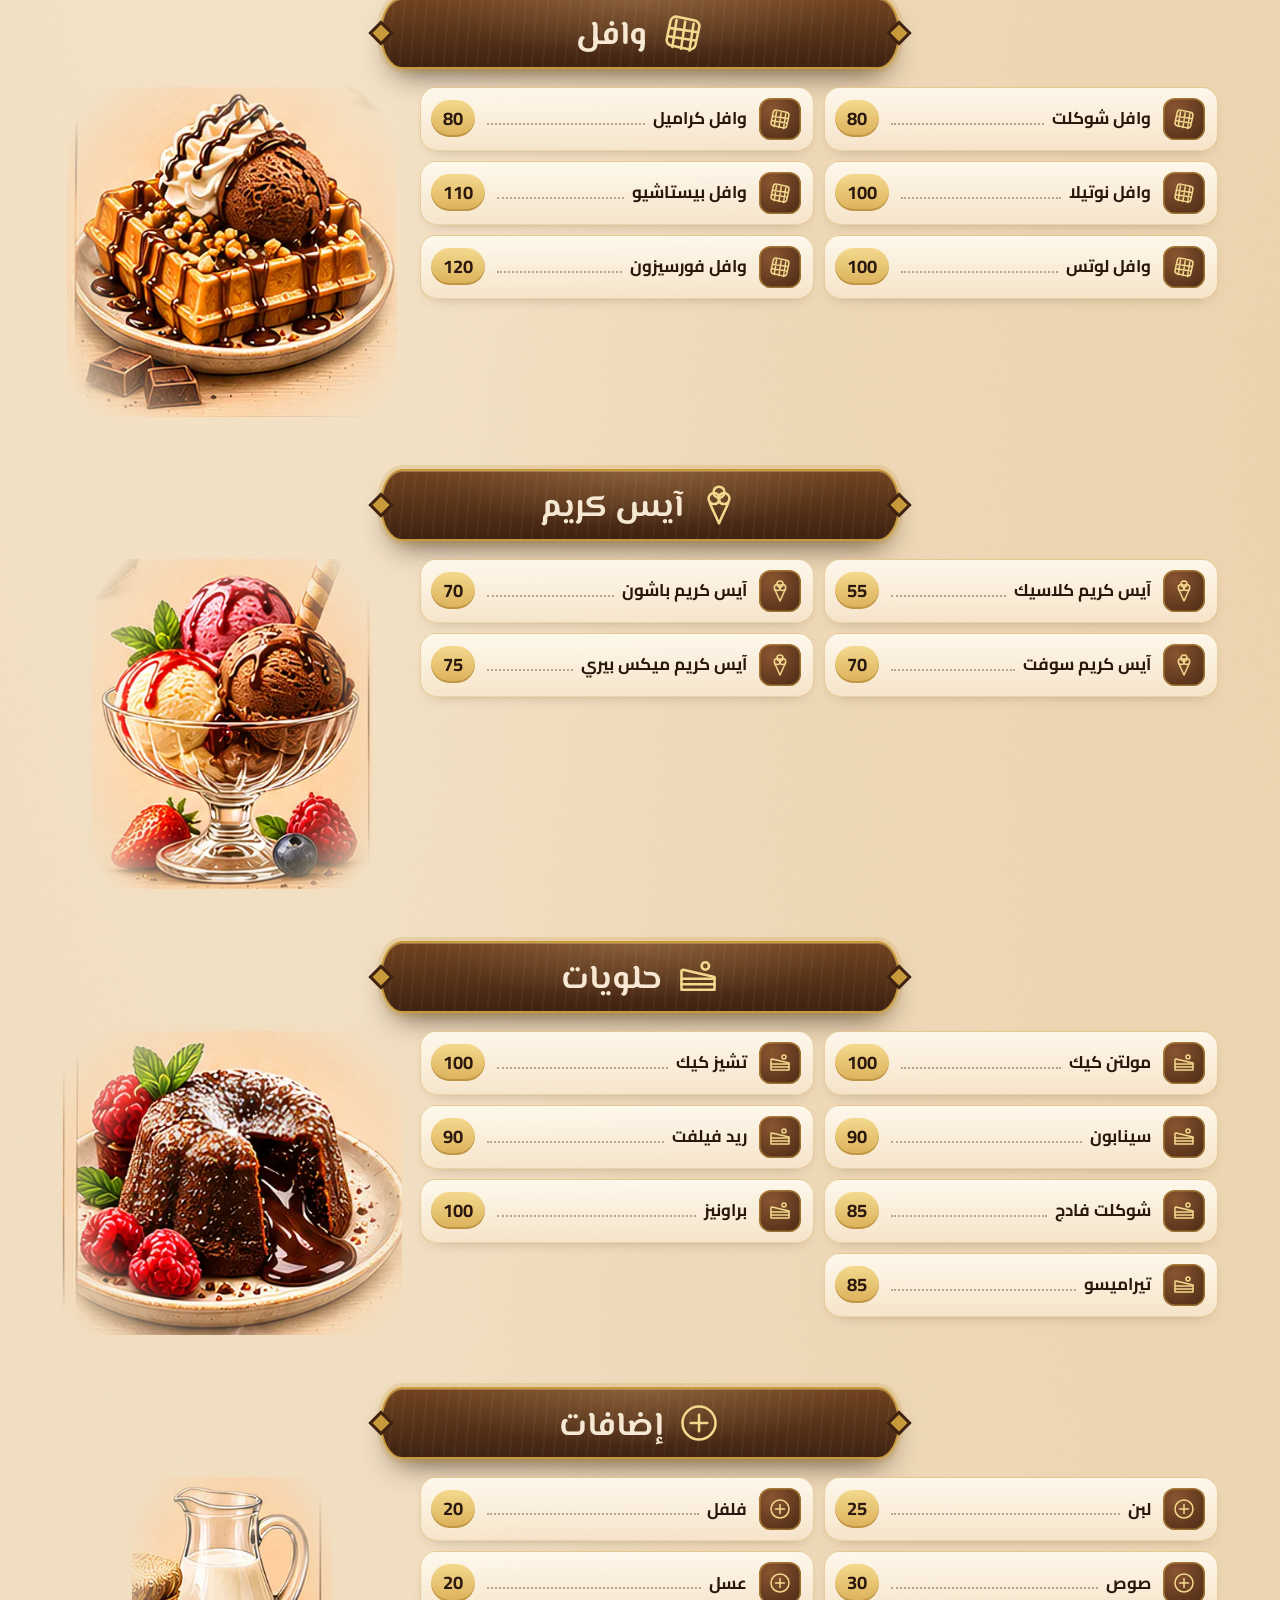
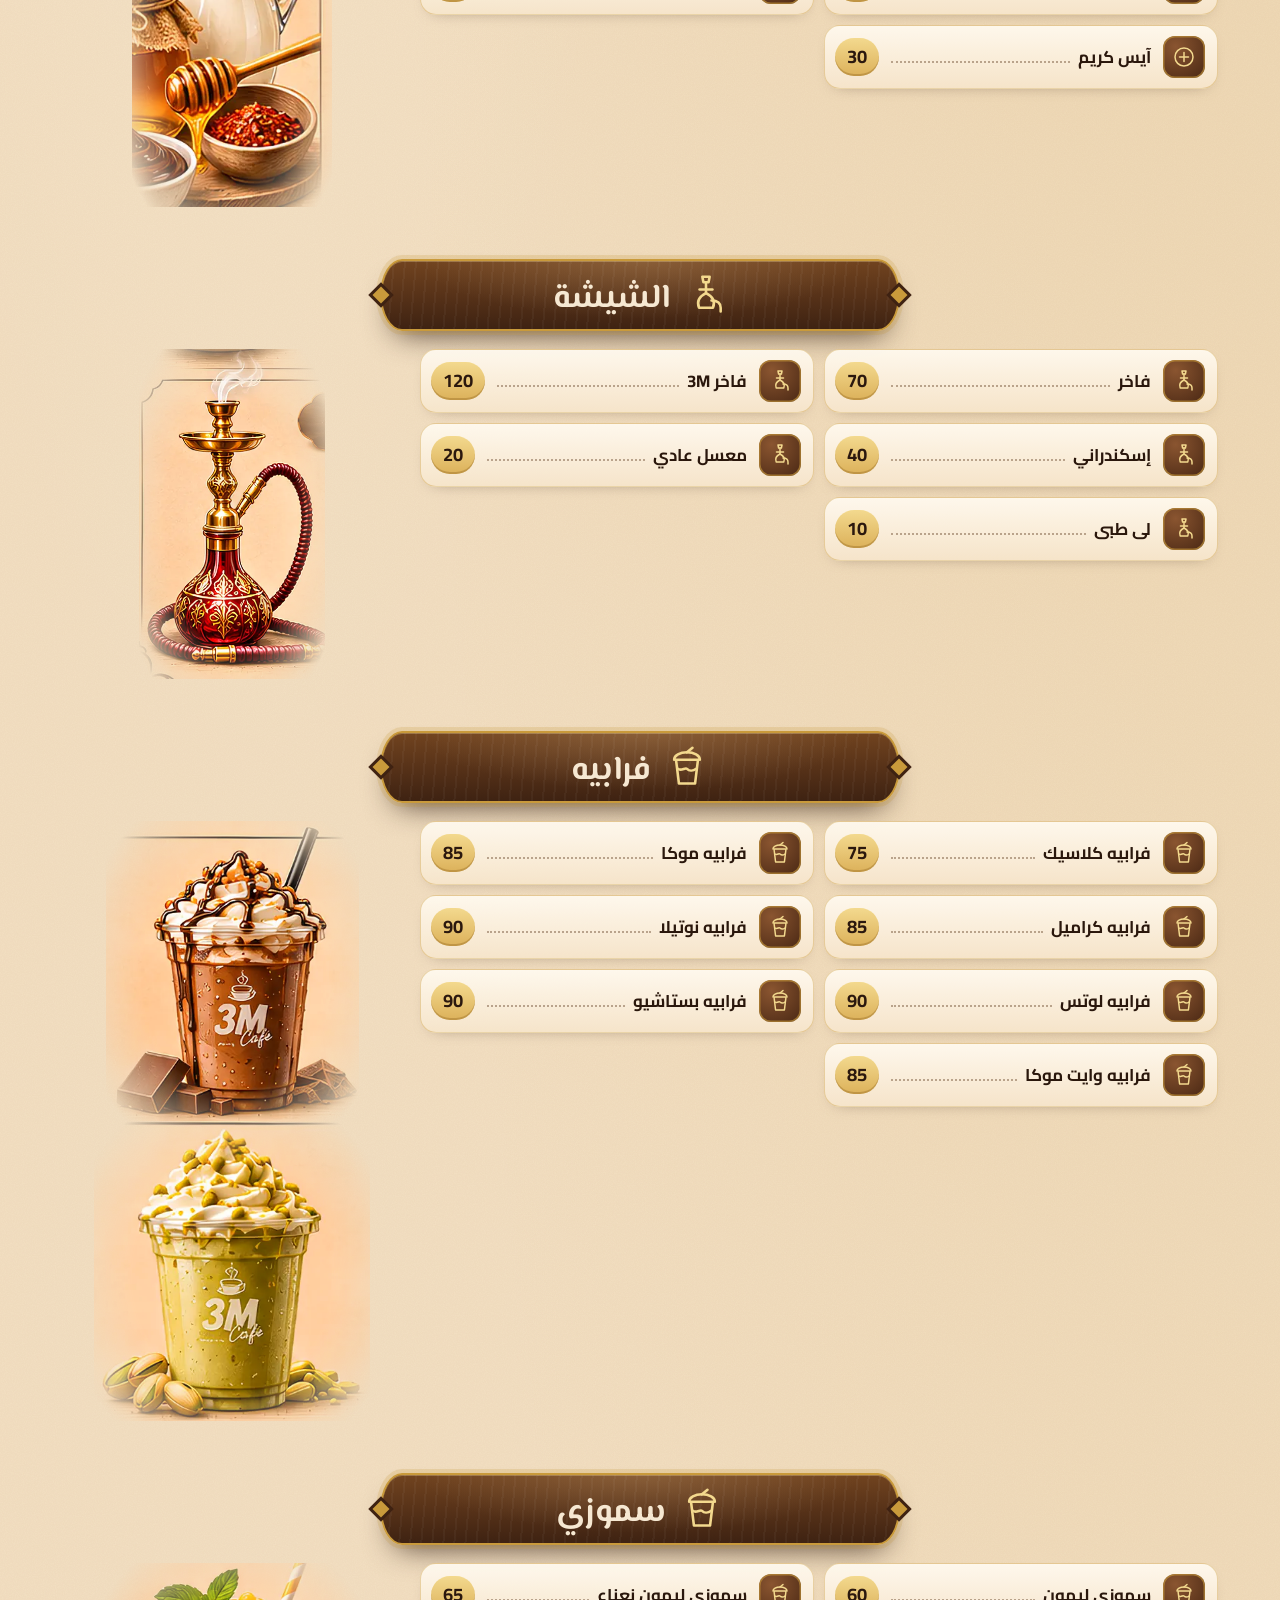
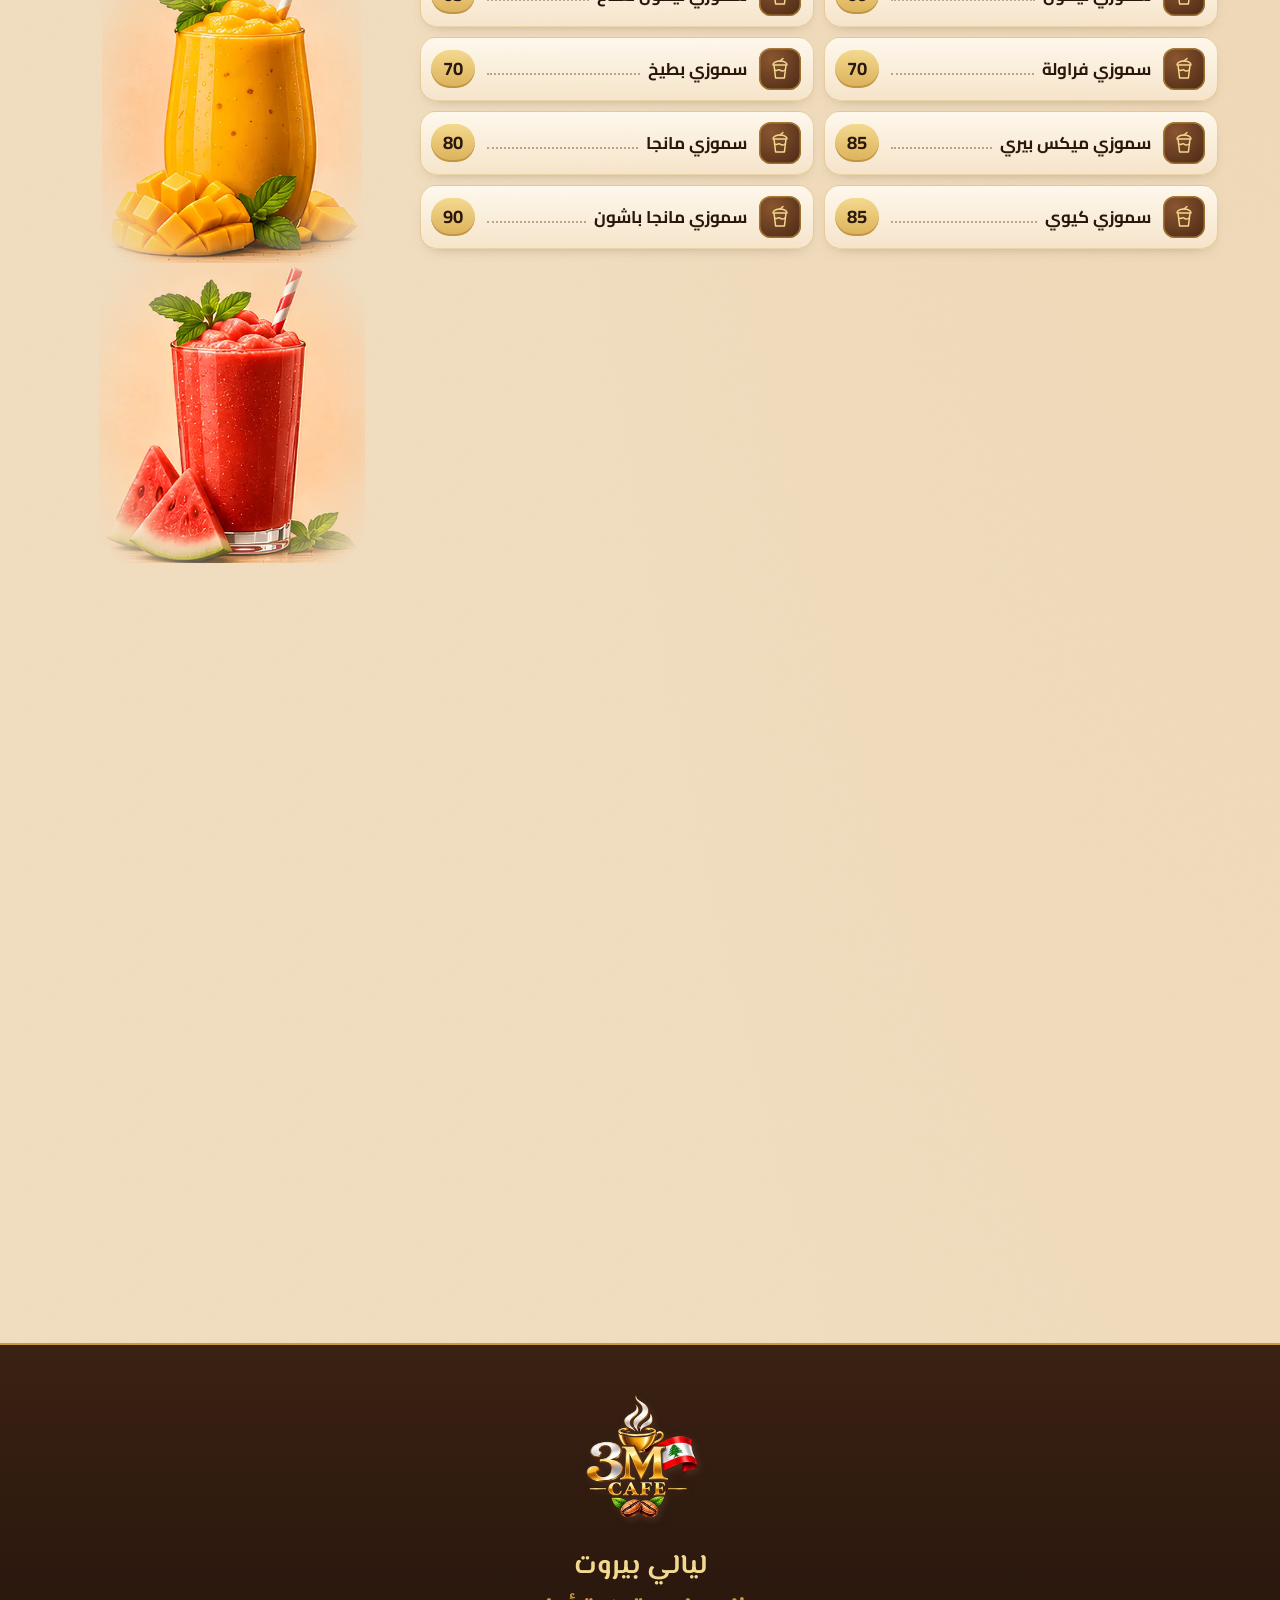
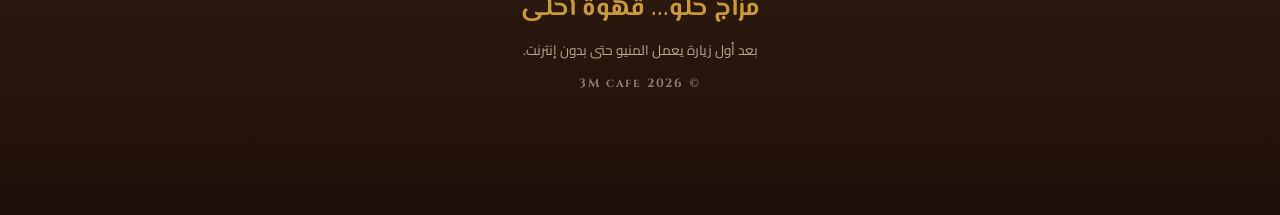
==== commit fab9306c: "Fully single-language UI in Arabic and English modes" ====
--- a/index.html
+++ b/index.html
@@ -62,12 +62,13 @@
   <symbol id="i-up" viewBox="0 0 24 24"><path d="M12 19V5M5 12l7-7 7 7"/></symbol>
   <symbol id="i-x" viewBox="0 0 24 24"><path d="M6 6l12 12M18 6 6 18"/></symbol>
   <symbol id="i-wifi-off" viewBox="0 0 24 24"><path d="M3 3l18 18M8.5 16.5a5 5 0 0 1 7 0M5 12.5a10 10 0 0 1 4.3-2.4M12 8.4a10 10 0 0 1 7 4.1M2 8.8a15 15 0 0 1 4.6-2.9M10.5 4.6A15 15 0 0 1 22 8.8"/><circle cx="12" cy="20" r=".8"/></symbol>
+  <symbol id="i-globe" viewBox="0 0 24 24"><circle cx="12" cy="12" r="9"/><path d="M3 12h18M12 3c2.5 2.6 3.8 5.6 3.8 9s-1.3 6.4-3.8 9c-2.5-2.6-3.8-5.6-3.8-9S9.5 5.6 12 3Z"/></symbol>
   <symbol id="i-download" viewBox="0 0 24 24"><path d="M12 3v12M7 10l5 5 5-5M4 20h16"/></symbol>
   <symbol id="steam" viewBox="0 0 60 90"><g fill="none" stroke="#fff" stroke-linecap="round" filter="url(#steamBlur)"><path class="s1" d="M20 88c-10-14 10-22 0-38s10-24 2-40" stroke-width="5"/><path class="s2" d="M32 88c-8-12 8-20 0-34s8-22 2-36" stroke-width="4"/><path class="s3" d="M44 88c-10-14 10-20 0-36s8-20 2-32" stroke-width="5"/></g></symbol>
 </svg>
 
 <!-- Loader -->
-<div class="loader" id="loader" role="status" aria-label="جاري التحميل">
+<div class="loader" id="loader" role="status" aria-label="3M cafe">
   <div class="loader__cup" aria-hidden="true">
     <svg class="loader__steam" viewBox="0 0 60 90"><use href="#steam"/></svg>
     <svg viewBox="0 0 120 90" class="loader__svg">
@@ -83,7 +84,7 @@
 
 <a class="skip" href="#menu" data-i18n="skip">انتقل للمنيو</a>
 
-<button type="button" class="lang-btn" id="langBtn" aria-label="Switch to English" lang="en">EN</button>
+<button type="button" class="lang-btn" id="langBtn" aria-label="التبديل إلى الإنجليزية"><svg class="ico" aria-hidden="true"><use href="#i-globe"/></svg><span id="langLabel">إنجليزي</span></button>
 
 <!-- Offline / update / install toasts -->
 <div class="pill pill--offline" id="offlinePill" hidden><svg class="ico"><use href="#i-wifi-off"/></svg><span data-i18n="offline">أنت غير متصل — المنيو يعمل من النسخة المحفوظة</span></div>
@@ -113,10 +114,9 @@
       <img class="hero__logo" src="assets/img/logo-520.webp" srcset="assets/img/logo-260.webp 260w, assets/img/logo-520.webp 520w" sizes="(max-width: 600px) 220px, 280px" width="520" height="531" alt="3M cafe" fetchpriority="high">
     </div>
     <h1 class="hero__title"><span class="sr-only">3M cafe — </span><span data-i18n="nights">ليالي بيروت</span></h1>
-    <p class="hero__script" lang="en" dir="ltr">Good Vibes... Great Coffee</p>
+    <p class="hero__script" data-i18n="slogan">مزاج حلو... قهوة أحلى</p>
     <a class="plaque-btn" href="#categories">
       <span class="plaque-btn__ar" data-i18n="explore">استكشف المنيو</span>
-      <span class="plaque-btn__en" data-i18n="exploreSub">Explore Our Menu</span>
     </a>
   </div>
 
@@ -131,7 +131,6 @@
   <section class="cats" id="categories" aria-labelledby="catsTitle">
     <div class="ornament-title">
       <h2 id="catsTitle" data-i18n="cats">الأقسام</h2>
-      <p data-i18n="catsSub">Our Menu</p>
     </div>
     <div class="cats__grid" id="catsGrid"></div>
   </section>
@@ -156,11 +155,11 @@
 <footer class="footer">
   <img src="assets/img/logo-260.webp" width="260" height="266" alt="3M cafe" loading="lazy" decoding="async">
   <p class="footer__ar" data-i18n="nights">ليالي بيروت</p>
-  <p class="footer__en" lang="en" dir="ltr">Good Vibes... Great Coffee</p>
+  <p class="footer__en" data-i18n="slogan">مزاج حلو... قهوة أحلى</p>
   <button type="button" class="install-btn" id="installBtn" hidden><svg class="ico"><use href="#i-download"/></svg> <span data-i18n="install">أضف المنيو للشاشة الرئيسية</span></button>
   <p class="footer__ios" id="iosHint" hidden data-i18n="ios">على iPhone: اضغط زر المشاركة ثم «إضافة إلى الشاشة الرئيسية».</p>
   <p class="footer__note" data-i18n="note">بعد أول زيارة يعمل المنيو حتى بدون إنترنت.</p>
-  <p class="footer__copy" lang="en" dir="ltr">© <span id="year"></span> 3M cafe</p>
+  <p class="footer__copy">© <span id="year"></span> 3M cafe</p>
 </footer>
 
 <div class="fabs">
--- a/css/styles.css
+++ b/css/styles.css
@@ -176,7 +176,7 @@
   background:linear-gradient(180deg,#2b180e,#3a2113);box-shadow:0 8px 20px -10px rgba(0,0,0,.5);
   border-bottom:1px solid rgba(201,154,59,.5)}
 .toolbar__inner{max-width:1180px;margin:0 auto}
-.search{margin-inline-end:66px!important}
+.search{margin-inline-end:116px!important}
 .search{display:flex;align-items:center;gap:8px;margin:0 12px 8px;padding:0 14px;height:44px;border-radius:999px;
   background:rgba(246,232,210,.1);border:1px solid rgba(201,154,59,.5);color:var(--gold-light)}
 .search input{flex:1;min-width:0;height:100%;border:0;background:transparent;color:var(--cream);font:inherit;font-size:16px;outline:none}
@@ -277,7 +277,9 @@
   border:1.5px solid var(--gold);background:linear-gradient(180deg,#5a3520,#2b180e);color:var(--gold-light);font-weight:700;font-size:.95rem;letter-spacing:.06em;
   box-shadow:0 8px 18px -8px rgba(0,0,0,.55);transition:transform .3s var(--ease)}
 .lang-btn:hover{transform:translateY(-2px)}
-.lang-btn.is-ar{font-family:var(--font-display);font-size:1.05rem;letter-spacing:0}
+.lang-btn{display:inline-flex;align-items:center;gap:6px;font-family:var(--font-ar);letter-spacing:0;font-size:.9rem}
+.lang-btn .ico{width:18px;height:18px}
+html[lang="ar"] .hero__script,html[lang="ar"] .footer__en{font-family:var(--font-display);transform:none;word-spacing:normal;font-size:clamp(1.25rem,5.5vw,1.6rem)}
 html[lang="en"] .card__name,html[lang="en"] .cat-tile__ar,html[lang="en"] .plaque__ar,html[lang="en"] .group__title{font-family:var(--font-ar)}
 html[lang="en"] .plaque__ar{font-family:var(--font-en);letter-spacing:.04em}
 html[lang="en"] .hero__title{font-family:var(--font-en);font-size:clamp(1.8rem,8.4vw,3.4rem);white-space:nowrap}
@@ -302,7 +304,7 @@
   :root{--toolbar-h:66px}
   .toolbar__inner{display:flex;align-items:center;gap:12px;padding:0 12px}
   .search{margin:0;width:300px;flex:none}
-  .toolbar__inner{padding-inline-end:70px}
+  .toolbar__inner{padding-inline-end:124px}
   .toolbar .search{margin-inline-end:0!important}
   .chips{padding:2px 0 4px;flex:1}
   .cats__grid{grid-template-columns:repeat(5,1fr)}
